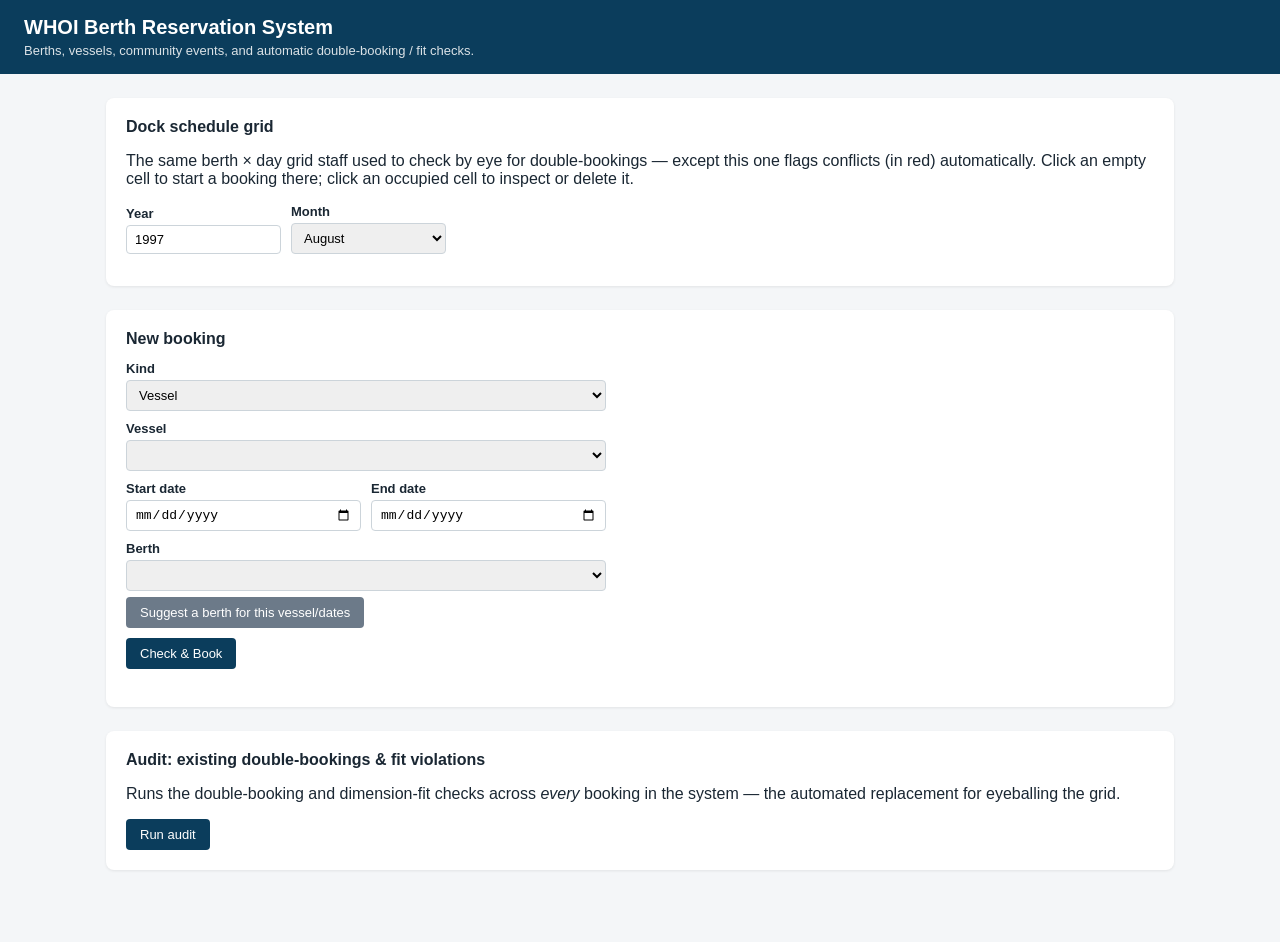
==== static/index.html @ 07be6822 "WHOI berth reservation system: conflict detection, fit checking, real data import Replaces the manua" ====
<!DOCTYPE html>
<html lang="en">
<head>
<meta charset="UTF-8" />
<title>WHOI Berth Reservation System</title>
<link rel="stylesheet" href="/static/style.css" />
</head>
<body>
<header>
  <h1>WHOI Berth Reservation System</h1>
  <p>Berths, vessels, community events, and automatic double-booking / fit checks.</p>
</header>

<main>
  <section class="card">
    <h2>Dock schedule grid</h2>
    <p>The same berth &times; day grid staff used to check by eye for double-bookings &mdash;
       except this one flags conflicts (in red) automatically. Click an empty cell to start a
       booking there; click an occupied cell to inspect or delete it.</p>
    <div class="row" style="max-width: 320px; align-items: end;">
      <div>
        <label>Year</label>
        <input type="number" id="cal-year" value="1997" />
      </div>
      <div>
        <label>Month</label>
        <select id="cal-month"></select>
      </div>
    </div>
    <div id="calendar-grid" style="overflow-x:auto; margin-top: 12px;"></div>
    <div id="cell-detail"></div>
  </section>

  <section class="card" id="booking-form-card">
    <h2>New booking</h2>
    <form id="booking-form">
      <div>
        <label>Kind</label>
        <select id="kind">
          <option value="vessel">Vessel</option>
          <option value="event">Non-vessel event (e.g. community sail day)</option>
        </select>
      </div>

      <div id="vessel-field">
        <label>Vessel</label>
        <select id="vessel_id"></select>
      </div>

      <div id="event-field" style="display:none">
        <label>Event name</label>
        <input id="event_name" placeholder="Community Sail Day" />
      </div>

      <div class="row">
        <div>
          <label>Start date</label>
          <input type="date" id="start_date" />
        </div>
        <div>
          <label>End date</label>
          <input type="date" id="end_date" />
        </div>
      </div>

      <div>
        <label>Berth</label>
        <select id="berth_id"></select>
        <button type="button" class="secondary" id="suggest-btn" style="margin-top:6px">Suggest a berth for this vessel/dates</button>
        <div id="suggest-inline-results"></div>
      </div>

      <div>
        <button type="submit">Check &amp; Book</button>
        <button type="button" class="secondary" id="force-btn" style="display:none">Book anyway (override warning)</button>
      </div>
      <div id="form-status"></div>
    </form>
  </section>

  <section class="card">
    <h2>Audit: existing double-bookings &amp; fit violations</h2>
    <p>Runs the double-booking and dimension-fit checks across <em>every</em> booking in the system —
       the automated replacement for eyeballing the grid.</p>
    <button id="run-audit">Run audit</button>
    <div id="audit-summary"></div>
    <div id="audit-results"></div>
  </section>
</main>

<script src="/static/app.js"></script>
</body>
</html>
---- static/style.css ----
* { box-sizing: border-box; }
body {
  font-family: -apple-system, "Segoe UI", Roboto, sans-serif;
  margin: 0;
  background: #f4f6f8;
  color: #1a2733;
}
header {
  background: #0b3d5c;
  color: white;
  padding: 16px 24px;
}
header h1 { margin: 0; font-size: 20px; }
header p { margin: 4px 0 0; font-size: 13px; opacity: 0.85; }

main {
  max-width: 1100px;
  margin: 24px auto;
  padding: 0 16px 48px;
  display: grid;
  gap: 24px;
}

.card {
  background: white;
  border-radius: 8px;
  padding: 20px;
  box-shadow: 0 1px 3px rgba(0,0,0,0.08);
}

.card h2 { margin-top: 0; font-size: 16px; }

.grid-table { width: 100%; border-collapse: collapse; font-size: 13px; }
.grid-table th, .grid-table td {
  border: 1px solid #e1e6ea;
  padding: 6px 10px;
  text-align: left;
}
.grid-table th { background: #eef2f5; }

.badge {
  display: inline-block;
  padding: 2px 8px;
  border-radius: 10px;
  font-size: 11px;
  font-weight: 600;
}
.badge.vessel { background: #dbe9ff; color: #0b3d5c; }
.badge.event { background: #ffe6c7; color: #8a4b00; }

form { display: grid; gap: 10px; max-width: 480px; }
label { font-size: 13px; font-weight: 600; display: block; margin-bottom: 4px; }
input, select { width: 100%; padding: 6px 8px; border: 1px solid #ccd4da; border-radius: 4px; font-size: 13px; }
.row { display: grid; grid-template-columns: 1fr 1fr; gap: 10px; }
button {
  background: #0b3d5c; color: white; border: none; border-radius: 4px;
  padding: 8px 14px; font-size: 13px; cursor: pointer;
}
button.secondary { background: #6c7a89; }
button:hover { opacity: 0.92; }

#form-status { font-size: 13px; margin-top: 8px; }
.issue { padding: 6px 10px; border-radius: 4px; margin-top: 6px; font-size: 13px; }
.issue.error { background: #fdecea; color: #a11c1c; border: 1px solid #f5c2bb; }
.issue.warning { background: #fff6e0; color: #8a5b00; border: 1px solid #f2dca0; }
.issue.ok { background: #e8f6ec; color: #1f7a3d; border: 1px solid #bfe3cb; }

#audit-summary span { margin-right: 16px; font-size: 13px; }

.cal-table { border-collapse: collapse; font-size: 11px; white-space: nowrap; }
.cal-table th, .cal-table td {
  border: 1px solid #e1e6ea;
  padding: 4px 6px;
  text-align: center;
  min-width: 22px;
}
.cal-table th.berth-label, .cal-table td.berth-label {
  text-align: left; white-space: nowrap; position: sticky; left: 0; background: #eef2f5; min-width: 140px;
}
.cal-cell { cursor: default; }
.cal-cell.occupied-vessel { background: #dbe9ff; }
.cal-cell.occupied-event { background: #ffe6c7; }
.cal-cell.conflict { background: #f8b4ac !important; font-weight: 700; color: #7a0d0d; }
.cal-cell:hover { outline: 2px solid #0b3d5c; }
.cal-legend { font-size: 12px; margin-top: 8px; }
.cal-legend span { display: inline-flex; align-items: center; margin-right: 16px; }
.cal-legend .swatch { width: 12px; height: 12px; display: inline-block; margin-right: 4px; border: 1px solid #ccc; }
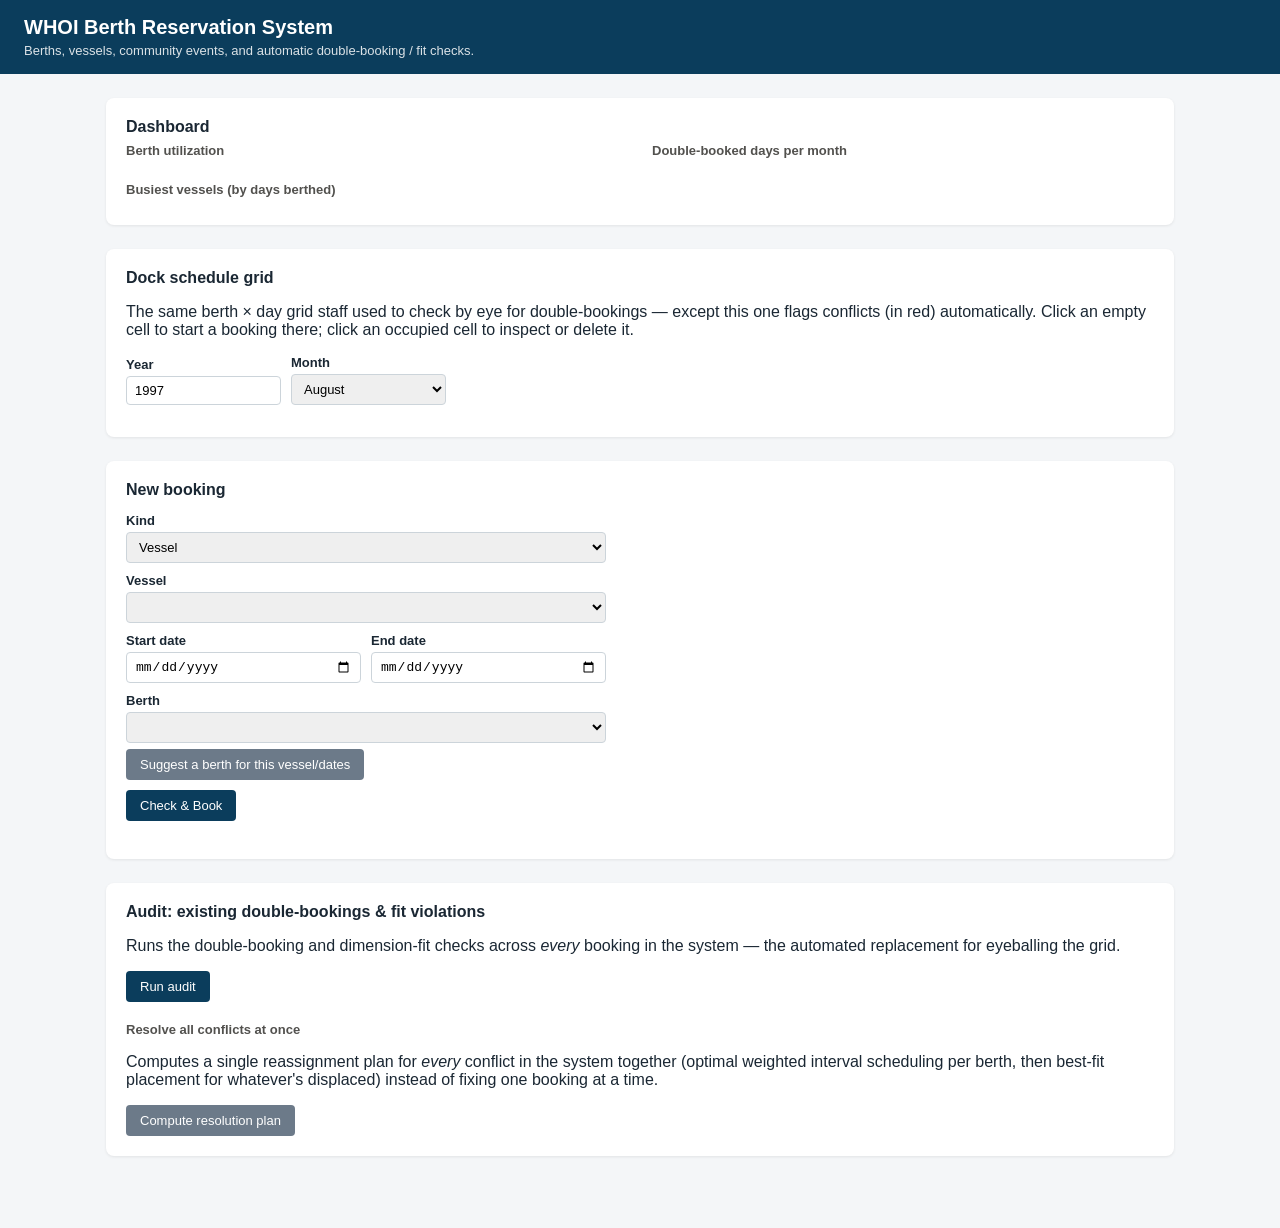
==== commit 2cb18985: "Add utilization dashboard and global conflict-resolution optimizer Adds two features that go beyond " ====
--- a/static/index.html
+++ b/static/index.html
@@ -12,6 +12,23 @@
 </header>
 
 <main>
+  <section class="card">
+    <h2>Dashboard</h2>
+    <p id="dashboard-window" class="muted-note"></p>
+    <div class="dash-grid">
+      <div>
+        <h3>Berth utilization</h3>
+        <div id="chart-utilization"></div>
+      </div>
+      <div>
+        <h3>Double-booked days per month</h3>
+        <div id="chart-conflicts"></div>
+      </div>
+    </div>
+    <h3>Busiest vessels (by days berthed)</h3>
+    <div id="top-vessels-table"></div>
+  </section>
+
   <section class="card">
     <h2>Dock schedule grid</h2>
     <p>The same berth &times; day grid staff used to check by eye for double-bookings &mdash;
@@ -85,6 +102,14 @@
     <button id="run-audit">Run audit</button>
     <div id="audit-summary"></div>
     <div id="audit-results"></div>
+
+    <h3 style="margin-top:20px">Resolve all conflicts at once</h3>
+    <p>Computes a single reassignment plan for <em>every</em> conflict in the system together
+       (optimal weighted interval scheduling per berth, then best-fit placement for whatever's
+       displaced) instead of fixing one booking at a time.</p>
+    <button id="compute-plan" class="secondary">Compute resolution plan</button>
+    <button id="apply-plan" style="display:none">Apply plan</button>
+    <div id="resolve-results"></div>
   </section>
 </main>
 
--- a/static/style.css
+++ b/static/style.css
@@ -1,3 +1,15 @@
+:root {
+  --viz-surface: #fcfcfb;
+  --viz-text-primary: #0b0b0b;
+  --viz-text-secondary: #52514e;
+  --viz-muted: #898781;
+  --viz-gridline: #e1e0d9;
+  --viz-baseline: #c3c2b7;
+  --viz-sequential: #2a78d6;   /* utilization bars: single-series magnitude */
+  --viz-sequential-track: #cde2fb;
+  --viz-critical: #d03b3b;     /* conflict-days bars: status color, reserved for problems */
+}
+
 * { box-sizing: border-box; }
 body {
   font-family: -apple-system, "Segoe UI", Roboto, sans-serif;
@@ -85,3 +97,26 @@
 .cal-legend { font-size: 12px; margin-top: 8px; }
 .cal-legend span { display: inline-flex; align-items: center; margin-right: 16px; }
 .cal-legend .swatch { width: 12px; height: 12px; display: inline-block; margin-right: 4px; border: 1px solid #ccc; }
+
+.dash-grid { display: grid; grid-template-columns: 1fr 1fr; gap: 24px; margin-bottom: 16px; }
+.dash-grid h3, #top-vessels-table + h3, main h3 { font-size: 13px; margin: 0 0 8px; color: var(--viz-text-secondary); font-weight: 600; }
+.muted-note { font-size: 12px; color: var(--viz-muted); margin: -6px 0 12px; }
+
+.viz-root { background: var(--viz-surface); }
+.viz-bar-row { display: flex; align-items: center; gap: 8px; height: 26px; }
+.viz-bar-label { width: 130px; font-size: 12px; color: var(--viz-text-secondary); text-align: right; flex-shrink: 0; }
+.viz-bar-track { flex: 1; height: 16px; background: var(--viz-sequential-track); border-radius: 4px; position: relative; }
+.viz-bar-track.track-critical { background: #f6d9d9; }
+.viz-bar-fill { height: 100%; border-radius: 4px; background: var(--viz-sequential); min-width: 2px; }
+.viz-bar-fill.fill-critical { background: var(--viz-critical); }
+.viz-bar-value { width: 60px; font-size: 12px; color: var(--viz-text-primary); font-variant-numeric: tabular-nums; }
+.viz-bar-row:hover .viz-bar-track { outline: 1px solid var(--viz-baseline); }
+.viz-empty { font-size: 13px; color: var(--viz-muted); padding: 8px 0; }
+
+.simple-table { width: 100%; border-collapse: collapse; font-size: 13px; }
+.simple-table th, .simple-table td { text-align: left; padding: 5px 8px; border-bottom: 1px solid var(--viz-gridline); }
+.simple-table th { color: var(--viz-text-secondary); font-weight: 600; font-size: 12px; }
+.simple-table td.num { text-align: right; font-variant-numeric: tabular-nums; }
+
+.plan-move { padding: 6px 10px; border-radius: 4px; margin-top: 6px; font-size: 13px; background: #eef2f5; border: 1px solid #dfe4e8; }
+.plan-move.needs-review { background: #fff6e0; border-color: #f2dca0; }
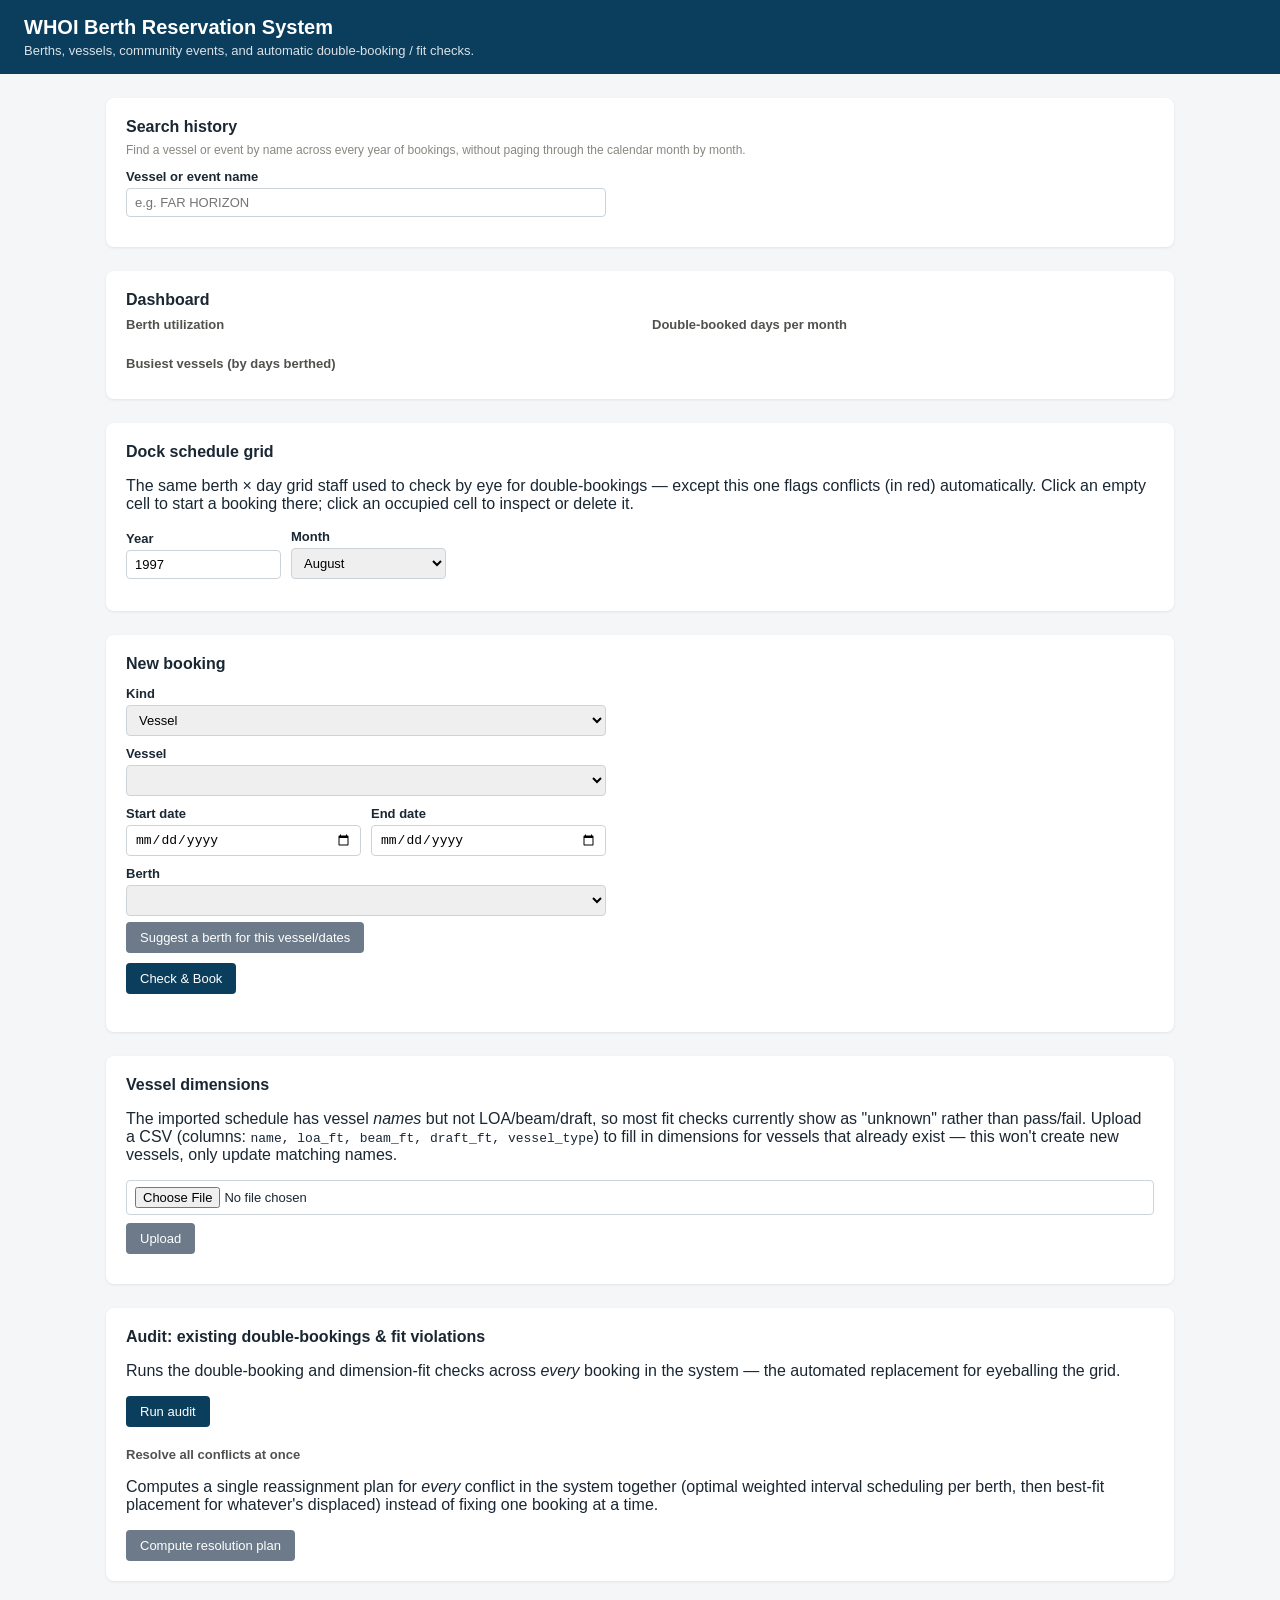
==== commit 04c9e774: "Fix silent data loss on unlabeled berth rows; add search and vessel-dim import Found while double-ch" ====
--- a/static/index.html
+++ b/static/index.html
@@ -12,6 +12,19 @@
 </header>
 
 <main>
+  <section class="card">
+    <h2>Search history</h2>
+    <p class="muted-note">Find a vessel or event by name across every year of bookings, without paging
+       through the calendar month by month.</p>
+    <div class="row" style="max-width: 480px; align-items: end;">
+      <div style="grid-column: span 2;">
+        <label>Vessel or event name</label>
+        <input id="search-q" placeholder="e.g. FAR HORIZON" />
+      </div>
+    </div>
+    <div id="search-results" style="margin-top: 10px"></div>
+  </section>
+
   <section class="card">
     <h2>Dashboard</h2>
     <p id="dashboard-window" class="muted-note"></p>
@@ -96,6 +109,17 @@
   </section>
 
   <section class="card">
+    <h2>Vessel dimensions</h2>
+    <p>The imported schedule has vessel <em>names</em> but not LOA/beam/draft, so most fit checks
+       currently show as "unknown" rather than pass/fail. Upload a CSV (columns: <code>name,
+       loa_ft, beam_ft, draft_ft, vessel_type</code>) to fill in dimensions for vessels that already
+       exist &mdash; this won't create new vessels, only update matching names.</p>
+    <input type="file" id="vessel-csv-input" accept=".csv" />
+    <button id="upload-vessel-csv" class="secondary" style="margin-top:8px">Upload</button>
+    <div id="vessel-upload-results" style="margin-top:10px"></div>
+  </section>
+
+  <section class="card">
     <h2>Audit: existing double-bookings &amp; fit violations</h2>
     <p>Runs the double-booking and dimension-fit checks across <em>every</em> booking in the system —
        the automated replacement for eyeballing the grid.</p>
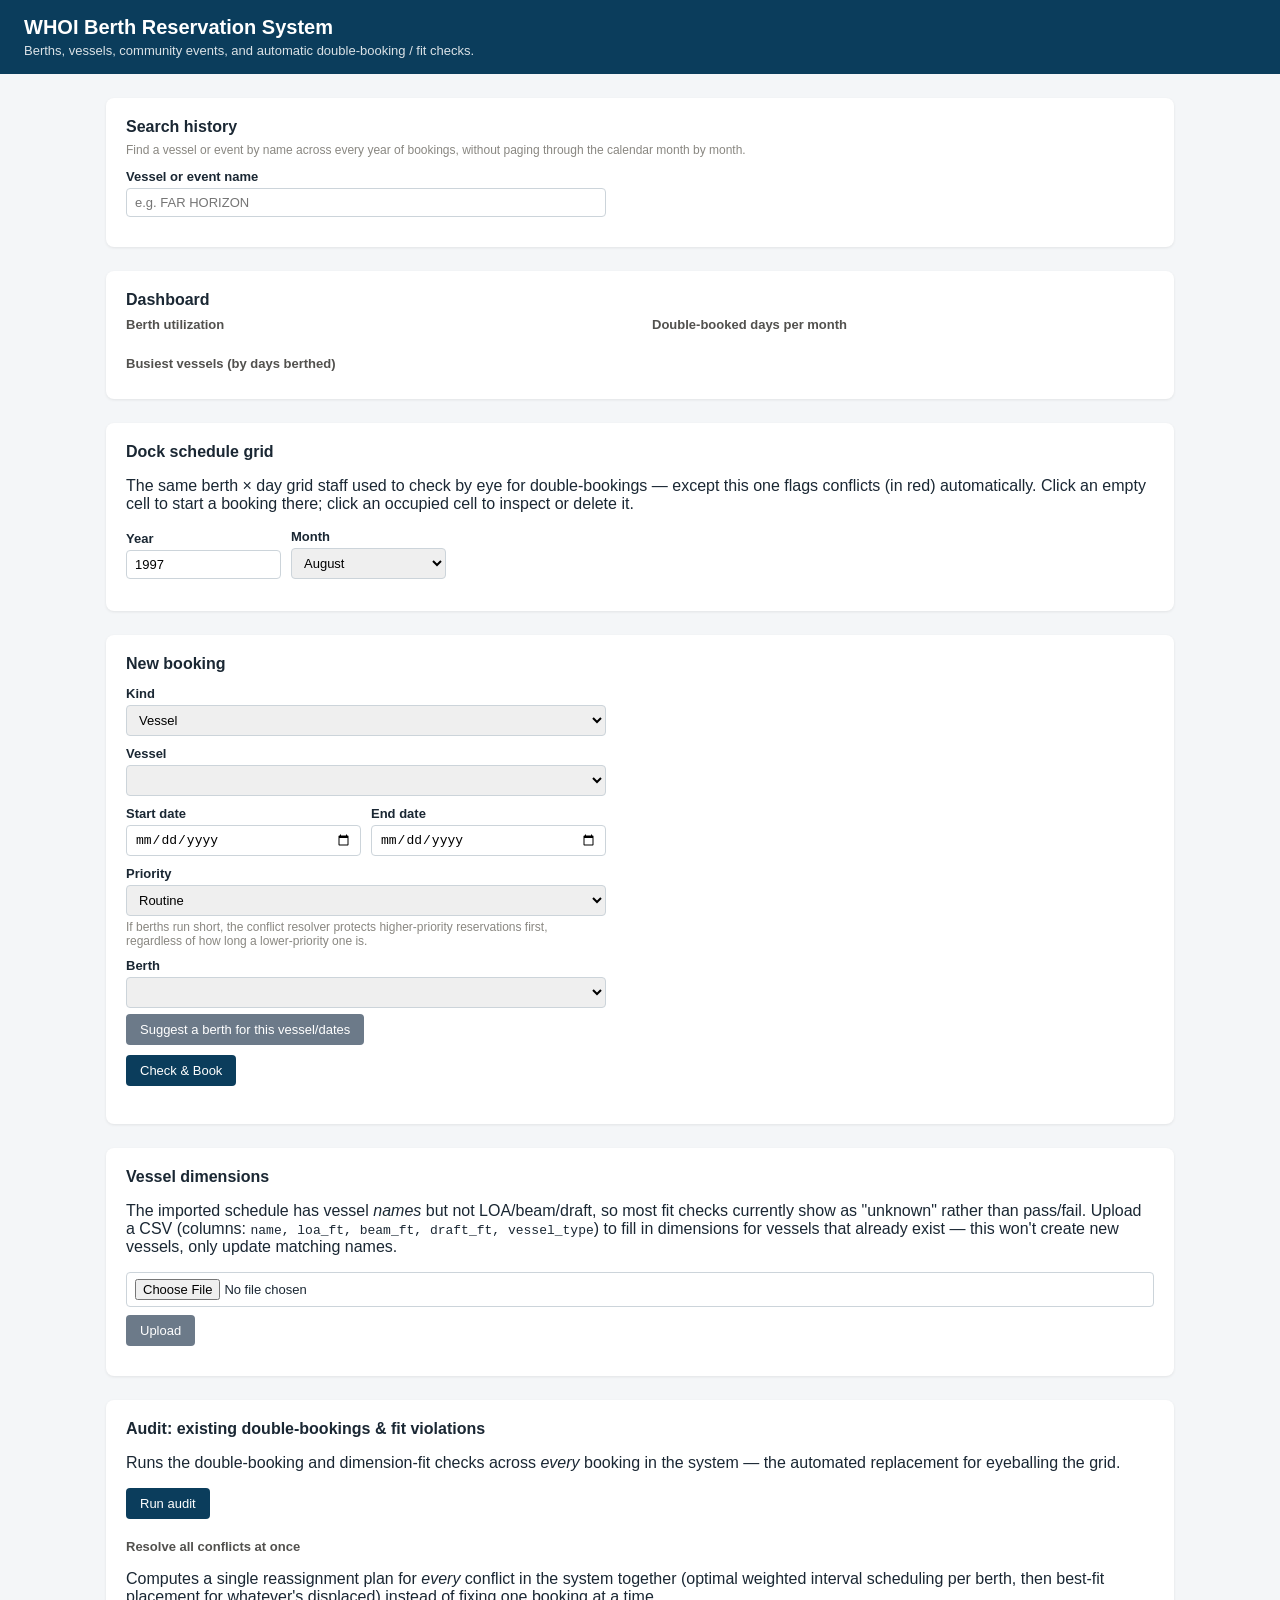
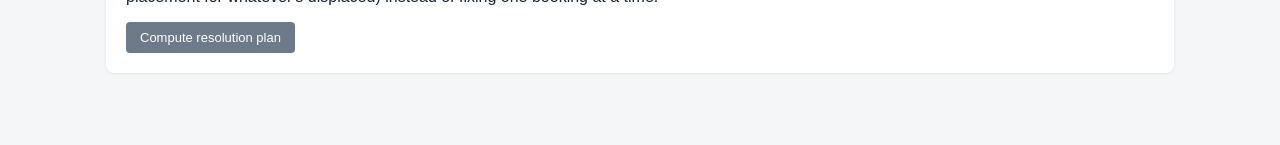
==== commit 263f3cfd: "Add priority-aware conflict resolution for institutional programs Bookings now carry a priority tier" ====
--- a/static/index.html
+++ b/static/index.html
@@ -94,6 +94,16 @@
       </div>
 
       <div>
+        <label>Priority</label>
+        <select id="priority">
+          <option value="routine">Routine</option>
+          <option value="elevated">Elevated (standing institutional program)</option>
+          <option value="critical">Critical (time-boxed, mission-critical work)</option>
+        </select>
+        <p class="muted-note" style="margin: 4px 0 0;">If berths run short, the conflict resolver protects higher-priority reservations first, regardless of how long a lower-priority one is.</p>
+      </div>
+
+      <div>
         <label>Berth</label>
         <select id="berth_id"></select>
         <button type="button" class="secondary" id="suggest-btn" style="margin-top:6px">Suggest a berth for this vessel/dates</button>
--- a/static/style.css
+++ b/static/style.css
@@ -93,10 +93,15 @@
 .cal-cell.occupied-vessel { background: #dbe9ff; }
 .cal-cell.occupied-event { background: #ffe6c7; }
 .cal-cell.conflict { background: #f8b4ac !important; font-weight: 700; color: #7a0d0d; }
+.cal-cell.cell-priority-elevated { box-shadow: inset 0 0 0 2px #6c5ce7; }
+.cal-cell.cell-priority-critical { box-shadow: inset 0 0 0 2px #b3001b; }
 .cal-cell:hover { outline: 2px solid #0b3d5c; }
 .cal-legend { font-size: 12px; margin-top: 8px; }
 .cal-legend span { display: inline-flex; align-items: center; margin-right: 16px; }
 .cal-legend .swatch { width: 12px; height: 12px; display: inline-block; margin-right: 4px; border: 1px solid #ccc; }
+.priority-badge { display: inline-block; padding: 1px 7px; border-radius: 8px; font-size: 11px; font-weight: 700; margin-left: 8px; }
+.priority-badge.priority-elevated { background: #ece9ff; color: #4834b8; }
+.priority-badge.priority-critical { background: #ffe1e5; color: #b3001b; }
 
 .dash-grid { display: grid; grid-template-columns: 1fr 1fr; gap: 24px; margin-bottom: 16px; }
 .dash-grid h3, #top-vessels-table + h3, main h3 { font-size: 13px; margin: 0 0 8px; color: var(--viz-text-secondary); font-weight: 600; }
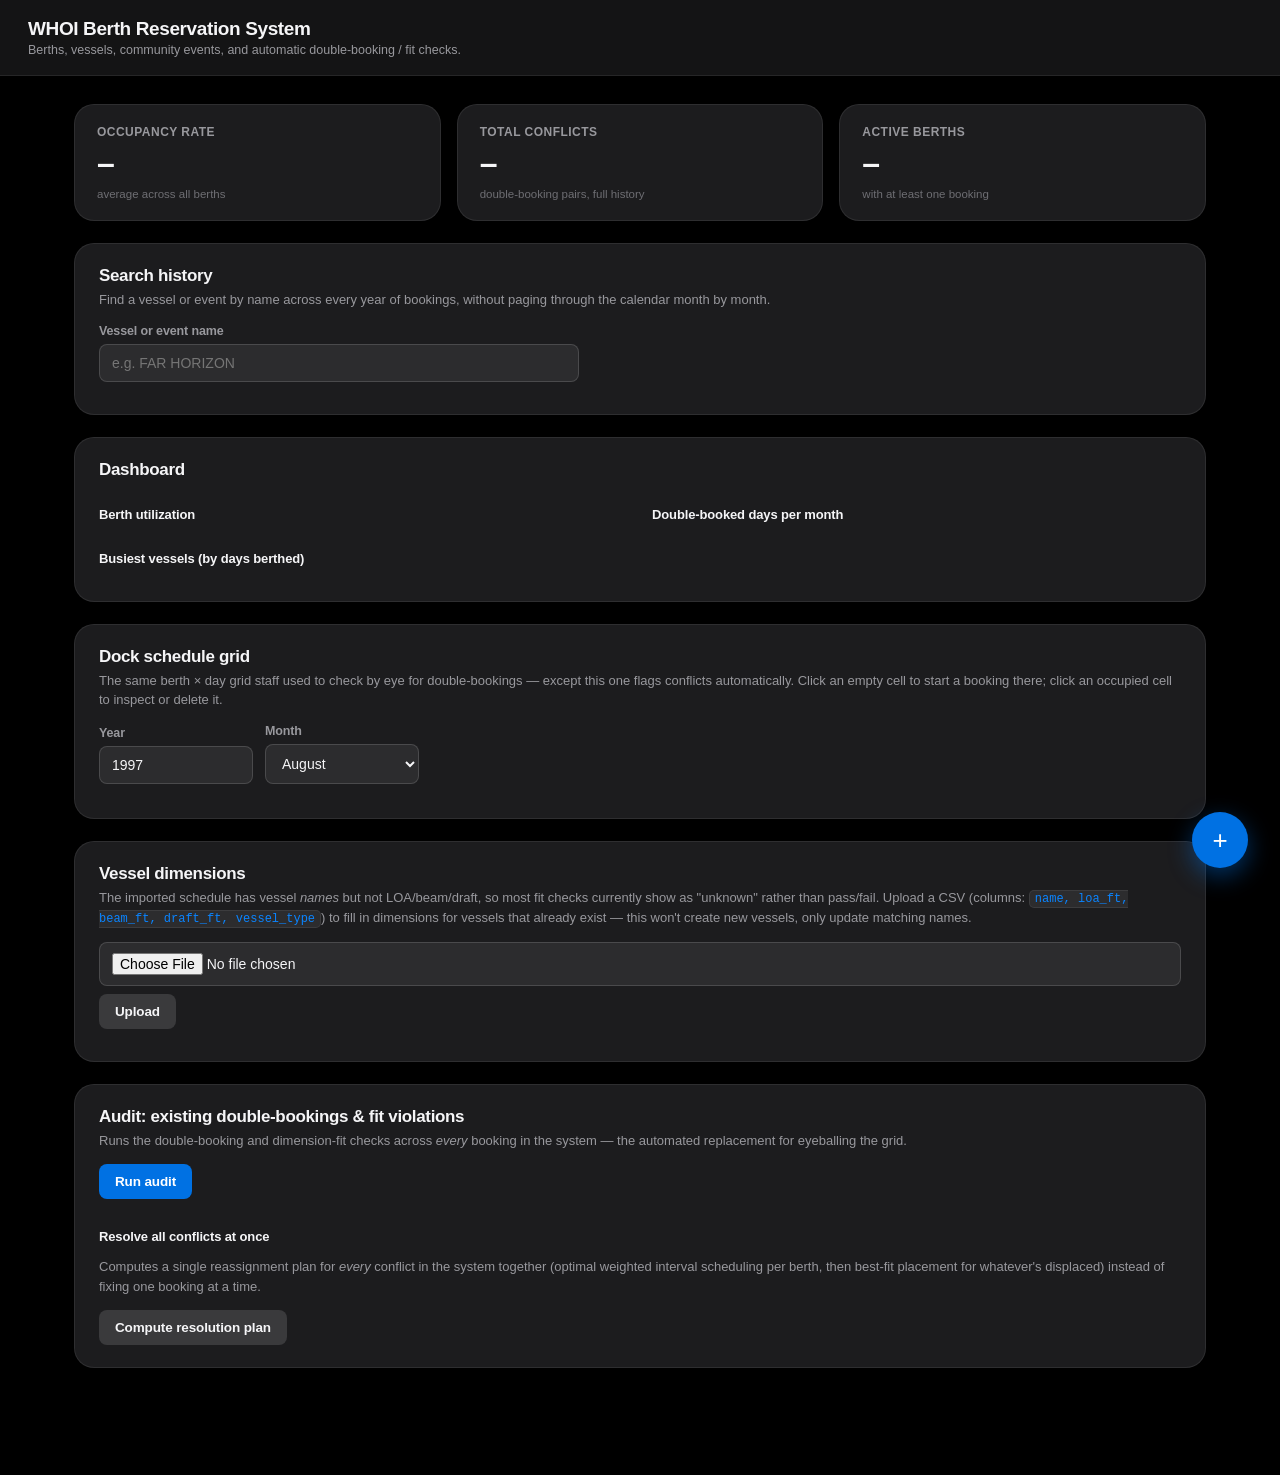
==== commit e6389ede: "Redesign the live app UI: dark Apple-style interface Full visual rebuild of the working application " ====
--- a/static/index.html
+++ b/static/index.html
@@ -12,6 +12,24 @@
 </header>
 
 <main>
+  <section class="stat-row">
+    <div class="stat-card" id="stat-occupancy-card">
+      <div class="stat-label">Occupancy Rate</div>
+      <div class="stat-value" id="stat-occupancy">&ndash;</div>
+      <div class="stat-sub">average across all berths</div>
+    </div>
+    <div class="stat-card" id="stat-conflicts-card">
+      <div class="stat-label">Total Conflicts</div>
+      <div class="stat-value" id="stat-conflicts">&ndash;</div>
+      <div class="stat-sub">double-booking pairs, full history</div>
+    </div>
+    <div class="stat-card" id="stat-berths-card">
+      <div class="stat-label">Active Berths</div>
+      <div class="stat-value" id="stat-berths">&ndash;</div>
+      <div class="stat-sub">with at least one booking</div>
+    </div>
+  </section>
+
   <section class="card">
     <h2>Search history</h2>
     <p class="muted-note">Find a vessel or event by name across every year of bookings, without paging
@@ -45,7 +63,7 @@
   <section class="card">
     <h2>Dock schedule grid</h2>
     <p>The same berth &times; day grid staff used to check by eye for double-bookings &mdash;
-       except this one flags conflicts (in red) automatically. Click an empty cell to start a
+       except this one flags conflicts automatically. Click an empty cell to start a
        booking there; click an occupied cell to inspect or delete it.</p>
     <div class="row" style="max-width: 320px; align-items: end;">
       <div>
@@ -61,12 +79,53 @@
     <div id="cell-detail"></div>
   </section>
 
-  <section class="card" id="booking-form-card">
-    <h2>New booking</h2>
+  <section class="card">
+    <h2>Vessel dimensions</h2>
+    <p>The imported schedule has vessel <em>names</em> but not LOA/beam/draft, so most fit checks
+       currently show as "unknown" rather than pass/fail. Upload a CSV (columns: <code>name,
+       loa_ft, beam_ft, draft_ft, vessel_type</code>) to fill in dimensions for vessels that already
+       exist &mdash; this won't create new vessels, only update matching names.</p>
+    <input type="file" id="vessel-csv-input" accept=".csv" />
+    <button id="upload-vessel-csv" class="secondary" style="margin-top:8px">Upload</button>
+    <div id="vessel-upload-results" style="margin-top:10px"></div>
+  </section>
+
+  <section class="card">
+    <h2>Audit: existing double-bookings &amp; fit violations</h2>
+    <p>Runs the double-booking and dimension-fit checks across <em>every</em> booking in the system —
+       the automated replacement for eyeballing the grid.</p>
+    <button id="run-audit">Run audit</button>
+    <div id="audit-summary"></div>
+    <div id="audit-results"></div>
+
+    <h3 style="margin-top:20px">Resolve all conflicts at once</h3>
+    <p>Computes a single reassignment plan for <em>every</em> conflict in the system together
+       (optimal weighted interval scheduling per berth, then best-fit placement for whatever's
+       displaced) instead of fixing one booking at a time.</p>
+    <button id="compute-plan" class="secondary">Compute resolution plan</button>
+    <button id="apply-plan" style="display:none">Apply plan</button>
+    <div id="resolve-results"></div>
+  </section>
+</main>
+
+<!-- Floating action button opens the booking modal -->
+<button class="fab" id="fab-new-booking" title="New booking" aria-label="New booking">+</button>
+
+<!-- New booking modal -->
+<div class="modal-backdrop" id="booking-modal-backdrop">
+  <div class="modal" id="booking-form-card" role="dialog" aria-modal="true" aria-labelledby="booking-modal-title">
+    <div class="modal-head">
+      <h2 id="booking-modal-title">New booking</h2>
+      <button type="button" class="modal-close" id="booking-modal-close" aria-label="Close">&times;</button>
+    </div>
     <form id="booking-form">
       <div>
         <label>Kind</label>
-        <select id="kind">
+        <div class="segmented" id="kind-segmented" role="group" aria-label="Booking kind">
+          <button type="button" data-kind="vessel" class="active">Vessel</button>
+          <button type="button" data-kind="event">Event</button>
+        </div>
+        <select id="kind" style="position:absolute; width:1px; height:1px; opacity:0; pointer-events:none;" tabindex="-1" aria-hidden="true">
           <option value="vessel">Vessel</option>
           <option value="event">Non-vessel event (e.g. community sail day)</option>
         </select>
@@ -100,52 +159,24 @@
           <option value="elevated">Elevated (standing institutional program)</option>
           <option value="critical">Critical (time-boxed, mission-critical work)</option>
         </select>
-        <p class="muted-note" style="margin: 4px 0 0;">If berths run short, the conflict resolver protects higher-priority reservations first, regardless of how long a lower-priority one is.</p>
+        <p class="muted-note" style="margin: 6px 0 0;">If berths run short, the conflict resolver protects higher-priority reservations first, regardless of how long a lower-priority one is.</p>
       </div>
 
       <div>
         <label>Berth</label>
         <select id="berth_id"></select>
-        <button type="button" class="secondary" id="suggest-btn" style="margin-top:6px">Suggest a berth for this vessel/dates</button>
+        <button type="button" class="secondary" id="suggest-btn" style="margin-top:8px">Suggest a berth for this vessel/dates</button>
         <div id="suggest-inline-results"></div>
       </div>
 
-      <div>
+      <div style="display:flex; gap:10px;">
         <button type="submit">Check &amp; Book</button>
         <button type="button" class="secondary" id="force-btn" style="display:none">Book anyway (override warning)</button>
       </div>
       <div id="form-status"></div>
     </form>
-  </section>
-
-  <section class="card">
-    <h2>Vessel dimensions</h2>
-    <p>The imported schedule has vessel <em>names</em> but not LOA/beam/draft, so most fit checks
-       currently show as "unknown" rather than pass/fail. Upload a CSV (columns: <code>name,
-       loa_ft, beam_ft, draft_ft, vessel_type</code>) to fill in dimensions for vessels that already
-       exist &mdash; this won't create new vessels, only update matching names.</p>
-    <input type="file" id="vessel-csv-input" accept=".csv" />
-    <button id="upload-vessel-csv" class="secondary" style="margin-top:8px">Upload</button>
-    <div id="vessel-upload-results" style="margin-top:10px"></div>
-  </section>
-
-  <section class="card">
-    <h2>Audit: existing double-bookings &amp; fit violations</h2>
-    <p>Runs the double-booking and dimension-fit checks across <em>every</em> booking in the system —
-       the automated replacement for eyeballing the grid.</p>
-    <button id="run-audit">Run audit</button>
-    <div id="audit-summary"></div>
-    <div id="audit-results"></div>
-
-    <h3 style="margin-top:20px">Resolve all conflicts at once</h3>
-    <p>Computes a single reassignment plan for <em>every</em> conflict in the system together
-       (optimal weighted interval scheduling per berth, then best-fit placement for whatever's
-       displaced) instead of fixing one booking at a time.</p>
-    <button id="compute-plan" class="secondary">Compute resolution plan</button>
-    <button id="apply-plan" style="display:none">Apply plan</button>
-    <div id="resolve-results"></div>
-  </section>
-</main>
+  </div>
+</div>
 
 <script src="/static/app.js"></script>
 </body>
--- a/static/style.css
+++ b/static/style.css
@@ -1,127 +1,286 @@
 :root {
-  --viz-surface: #fcfcfb;
-  --viz-text-primary: #0b0b0b;
-  --viz-text-secondary: #52514e;
-  --viz-muted: #898781;
-  --viz-gridline: #e1e0d9;
-  --viz-baseline: #c3c2b7;
-  --viz-sequential: #2a78d6;   /* utilization bars: single-series magnitude */
-  --viz-sequential-track: #cde2fb;
-  --viz-critical: #d03b3b;     /* conflict-days bars: status color, reserved for problems */
+  --bg: #000000;
+  --surface: #1c1c1e;
+  --surface-2: #2c2c2e;
+  --surface-3: #3a3a3c;
+  --border: rgba(255,255,255,0.08);
+  --border-strong: rgba(255,255,255,0.14);
+  --text: #f5f5f7;
+  --text-secondary: #98989d;
+  --text-tertiary: #6e6e73;
+  --blue: #0071e3;
+  --teal: #0a84ff;
+  --green: #30d158;
+  --red: #ff453a;
+  --amber: #ff9f0a;
+  --purple: #bf5af2;
+  --radius-lg: 20px;
+  --radius-md: 14px;
+  --radius-sm: 8px;
+  --font: -apple-system, BlinkMacSystemFont, "SF Pro Display", "SF Pro Text", "Segoe UI", Roboto, sans-serif;
 }
 
 * { box-sizing: border-box; }
+
 body {
-  font-family: -apple-system, "Segoe UI", Roboto, sans-serif;
+  font-family: var(--font);
   margin: 0;
-  background: #f4f6f8;
-  color: #1a2733;
-}
+  background: var(--bg);
+  color: var(--text);
+  -webkit-font-smoothing: antialiased;
+}
+
 header {
-  background: #0b3d5c;
-  color: white;
-  padding: 16px 24px;
-}
-header h1 { margin: 0; font-size: 20px; }
-header p { margin: 4px 0 0; font-size: 13px; opacity: 0.85; }
+  position: sticky;
+  top: 0;
+  z-index: 30;
+  background: rgba(28,28,30,0.72);
+  backdrop-filter: blur(20px) saturate(160%);
+  -webkit-backdrop-filter: blur(20px) saturate(160%);
+  border-bottom: 1px solid var(--border);
+  padding: 18px 28px;
+}
+header h1 {
+  margin: 0;
+  font-size: 19px;
+  font-weight: 600;
+  letter-spacing: -0.02em;
+  color: var(--text);
+}
+header p {
+  margin: 3px 0 0;
+  font-size: 12.5px;
+  color: var(--text-secondary);
+}
 
 main {
-  max-width: 1100px;
-  margin: 24px auto;
-  padding: 0 16px 48px;
+  max-width: 1180px;
+  margin: 28px auto;
+  padding: 0 24px 80px;
   display: grid;
-  gap: 24px;
+  gap: 22px;
 }
 
 .card {
-  background: white;
-  border-radius: 8px;
-  padding: 20px;
-  box-shadow: 0 1px 3px rgba(0,0,0,0.08);
-}
-
-.card h2 { margin-top: 0; font-size: 16px; }
-
-.grid-table { width: 100%; border-collapse: collapse; font-size: 13px; }
-.grid-table th, .grid-table td {
-  border: 1px solid #e1e6ea;
-  padding: 6px 10px;
-  text-align: left;
-}
-.grid-table th { background: #eef2f5; }
-
+  background: var(--surface);
+  border: 1px solid var(--border);
+  border-radius: var(--radius-lg);
+  padding: 22px 24px;
+}
+.card h2 {
+  margin: 0 0 4px;
+  font-size: 17px;
+  font-weight: 600;
+  letter-spacing: -0.02em;
+  color: var(--text);
+}
+.card h3 { color: var(--text); font-size: 13px; font-weight: 600; letter-spacing: -0.01em; }
+.card p { color: var(--text-secondary); font-size: 13px; line-height: 1.5; }
+.card > p { margin: 4px 0 14px; }
+code {
+  background: var(--surface-2);
+  border: 1px solid var(--border);
+  border-radius: 5px;
+  padding: 1px 5px;
+  font-size: 12px;
+  color: var(--teal);
+}
+
+/* ---------- Key stats row ---------- */
+.stat-row { display: grid; grid-template-columns: repeat(3, 1fr); gap: 16px; }
+.stat-card {
+  background: var(--surface);
+  border: 1px solid var(--border);
+  border-radius: var(--radius-lg);
+  padding: 20px 22px;
+  display: flex;
+  flex-direction: column;
+  gap: 6px;
+}
+.stat-card .stat-label { font-size: 12px; font-weight: 600; color: var(--text-secondary); text-transform: uppercase; letter-spacing: 0.04em; }
+.stat-card .stat-value { font-size: 32px; font-weight: 700; letter-spacing: -0.02em; color: var(--text); }
+.stat-card.stat-good .stat-value { color: var(--green); }
+.stat-card.stat-alert .stat-value { color: var(--red); }
+.stat-card .stat-sub { font-size: 11.5px; color: var(--text-tertiary); }
+
+/* ---------- Forms ---------- */
+form { display: grid; gap: 14px; }
+label { font-size: 12.5px; font-weight: 600; color: var(--text-secondary); display: block; margin-bottom: 6px; letter-spacing: -0.01em; }
+input, select {
+  width: 100%;
+  padding: 10px 12px;
+  border-radius: var(--radius-sm);
+  border: 1px solid var(--border-strong);
+  background: var(--surface-2);
+  color: var(--text);
+  font-size: 14px;
+  font-family: inherit;
+}
+input:focus, select:focus { outline: none; border-color: var(--blue); box-shadow: 0 0 0 3px rgba(0,113,227,0.28); }
+.row { display: grid; grid-template-columns: 1fr 1fr; gap: 12px; }
+
+button {
+  background: var(--blue);
+  color: #ffffff;
+  border: none;
+  border-radius: var(--radius-sm);
+  padding: 10px 16px;
+  font-size: 13.5px;
+  font-weight: 600;
+  font-family: inherit;
+  letter-spacing: -0.01em;
+  cursor: pointer;
+  transition: opacity 0.15s ease, transform 0.1s ease;
+}
+button:hover { opacity: 0.88; }
+button:active { transform: scale(0.98); }
+button.secondary { background: var(--surface-3); color: var(--text); }
+button.secondary:hover { background: #48484a; opacity: 1; }
+
+/* ---------- Segmented control (Apple-style pill toggle) ---------- */
+.segmented {
+  display: inline-flex;
+  background: var(--surface-2);
+  border: 1px solid var(--border);
+  border-radius: var(--radius-sm);
+  padding: 3px;
+  gap: 2px;
+}
+.segmented button {
+  background: transparent;
+  color: var(--text-secondary);
+  padding: 7px 16px;
+  border-radius: 6px;
+  font-size: 13px;
+}
+.segmented button:hover { opacity: 1; background: rgba(255,255,255,0.06); }
+.segmented button.active { background: var(--surface-3); color: var(--text); box-shadow: 0 1px 2px rgba(0,0,0,0.3); }
+.segmented button:active { transform: none; }
+
+/* ---------- Modal ---------- */
+.modal-backdrop {
+  position: fixed; inset: 0; z-index: 100;
+  background: rgba(0,0,0,0.55);
+  backdrop-filter: blur(6px);
+  -webkit-backdrop-filter: blur(6px);
+  display: none;
+  align-items: flex-start;
+  justify-content: center;
+  padding: 6vh 20px;
+  overflow-y: auto;
+}
+.modal-backdrop.open { display: flex; }
+.modal {
+  background: var(--surface);
+  border: 1px solid var(--border-strong);
+  border-radius: var(--radius-lg);
+  padding: 28px 28px 24px;
+  width: 100%;
+  max-width: 460px;
+  box-shadow: 0 24px 60px rgba(0,0,0,0.5);
+}
+.modal-head { display: flex; align-items: center; justify-content: space-between; margin-bottom: 18px; }
+.modal-head h2 { margin: 0; }
+.modal-close {
+  background: var(--surface-3); color: var(--text-secondary);
+  width: 28px; height: 28px; border-radius: 50%;
+  display: flex; align-items: center; justify-content: center;
+  font-size: 15px; padding: 0; line-height: 1;
+}
+.fab {
+  position: fixed; right: 32px; bottom: 32px; z-index: 40;
+  width: 56px; height: 56px; border-radius: 50%;
+  background: var(--blue); color: #fff; font-size: 26px; font-weight: 400;
+  display: flex; align-items: center; justify-content: center;
+  box-shadow: 0 8px 24px rgba(0,113,227,0.45);
+  padding: 0;
+}
+.fab:hover { opacity: 1; transform: scale(1.05); }
+
+/* ---------- Badges / issues ---------- */
 .badge {
   display: inline-block;
-  padding: 2px 8px;
-  border-radius: 10px;
-  font-size: 11px;
-  font-weight: 600;
-}
-.badge.vessel { background: #dbe9ff; color: #0b3d5c; }
-.badge.event { background: #ffe6c7; color: #8a4b00; }
-
-form { display: grid; gap: 10px; max-width: 480px; }
-label { font-size: 13px; font-weight: 600; display: block; margin-bottom: 4px; }
-input, select { width: 100%; padding: 6px 8px; border: 1px solid #ccd4da; border-radius: 4px; font-size: 13px; }
-.row { display: grid; grid-template-columns: 1fr 1fr; gap: 10px; }
-button {
-  background: #0b3d5c; color: white; border: none; border-radius: 4px;
-  padding: 8px 14px; font-size: 13px; cursor: pointer;
-}
-button.secondary { background: #6c7a89; }
-button:hover { opacity: 0.92; }
-
-#form-status { font-size: 13px; margin-top: 8px; }
-.issue { padding: 6px 10px; border-radius: 4px; margin-top: 6px; font-size: 13px; }
-.issue.error { background: #fdecea; color: #a11c1c; border: 1px solid #f5c2bb; }
-.issue.warning { background: #fff6e0; color: #8a5b00; border: 1px solid #f2dca0; }
-.issue.ok { background: #e8f6ec; color: #1f7a3d; border: 1px solid #bfe3cb; }
-
-#audit-summary span { margin-right: 16px; font-size: 13px; }
-
+  padding: 3px 9px;
+  border-radius: 999px;
+  font-size: 10.5px;
+  font-weight: 700;
+  letter-spacing: 0.02em;
+  text-transform: uppercase;
+}
+.badge.vessel { background: rgba(10,132,255,0.18); color: var(--teal); }
+.badge.event { background: rgba(255,159,10,0.18); color: var(--amber); }
+
+#form-status { font-size: 13px; }
+.issue { padding: 9px 12px; border-radius: var(--radius-sm); margin-top: 8px; font-size: 13px; border: 1px solid transparent; }
+.issue.error { background: rgba(255,69,58,0.12); color: #ff8079; border-color: rgba(255,69,58,0.3); }
+.issue.warning { background: rgba(255,159,10,0.12); color: #ffb340; border-color: rgba(255,159,10,0.3); }
+.issue.ok { background: rgba(48,209,88,0.12); color: #4fe273; border-color: rgba(48,209,88,0.3); }
+
+#audit-summary { display: flex; gap: 18px; flex-wrap: wrap; margin: 10px 0; }
+#audit-summary span { font-size: 12.5px; color: var(--text-secondary); }
+#audit-summary strong { color: var(--text); }
+
+/* ---------- Calendar grid ---------- */
 .cal-table { border-collapse: collapse; font-size: 11px; white-space: nowrap; }
 .cal-table th, .cal-table td {
-  border: 1px solid #e1e6ea;
-  padding: 4px 6px;
+  border: 1px solid var(--border);
+  padding: 5px 6px;
   text-align: center;
-  min-width: 22px;
-}
+  min-width: 24px;
+  color: var(--text-secondary);
+}
+.cal-table th { color: var(--text-tertiary); font-weight: 600; }
 .cal-table th.berth-label, .cal-table td.berth-label {
-  text-align: left; white-space: nowrap; position: sticky; left: 0; background: #eef2f5; min-width: 140px;
-}
-.cal-cell { cursor: default; }
-.cal-cell.occupied-vessel { background: #dbe9ff; }
-.cal-cell.occupied-event { background: #ffe6c7; }
-.cal-cell.conflict { background: #f8b4ac !important; font-weight: 700; color: #7a0d0d; }
-.cal-cell.cell-priority-elevated { box-shadow: inset 0 0 0 2px #6c5ce7; }
-.cal-cell.cell-priority-critical { box-shadow: inset 0 0 0 2px #b3001b; }
-.cal-cell:hover { outline: 2px solid #0b3d5c; }
-.cal-legend { font-size: 12px; margin-top: 8px; }
+  text-align: left; white-space: nowrap; position: sticky; left: 0;
+  background: var(--surface-2); min-width: 150px; color: var(--text);
+}
+.cal-cell { cursor: pointer; position: relative; border-radius: 3px; transition: transform 0.08s ease; }
+.cal-cell.occupied-vessel { background: rgba(10,132,255,0.22); color: #7ec2ff; }
+.cal-cell.occupied-event { background: rgba(255,159,10,0.2); color: #ffc46b; }
+.cal-cell.conflict {
+  background: rgba(255,69,58,0.28) !important;
+  background-image: repeating-linear-gradient(135deg, rgba(255,69,58,0.35) 0 4px, transparent 4px 8px) !important;
+  font-weight: 700; color: #ff8079 !important;
+  box-shadow: 0 0 0 1px var(--red), 0 0 10px rgba(255,69,58,0.55);
+  animation: conflict-pulse 1.8s ease-in-out infinite;
+}
+@keyframes conflict-pulse {
+  0%, 100% { box-shadow: 0 0 0 1px var(--red), 0 0 6px rgba(255,69,58,0.35); }
+  50% { box-shadow: 0 0 0 1px var(--red), 0 0 14px rgba(255,69,58,0.75); }
+}
+.cal-cell.cell-priority-elevated { box-shadow: inset 0 0 0 2px var(--purple); }
+.cal-cell.cell-priority-critical { box-shadow: inset 0 0 0 2px var(--red); }
+.cal-cell:hover { transform: scale(1.08); z-index: 2; outline: 1px solid var(--teal); }
+.cal-legend { font-size: 11.5px; margin-top: 12px; color: var(--text-secondary); }
 .cal-legend span { display: inline-flex; align-items: center; margin-right: 16px; }
-.cal-legend .swatch { width: 12px; height: 12px; display: inline-block; margin-right: 4px; border: 1px solid #ccc; }
-.priority-badge { display: inline-block; padding: 1px 7px; border-radius: 8px; font-size: 11px; font-weight: 700; margin-left: 8px; }
-.priority-badge.priority-elevated { background: #ece9ff; color: #4834b8; }
-.priority-badge.priority-critical { background: #ffe1e5; color: #b3001b; }
-
+.cal-legend .swatch { width: 11px; height: 11px; display: inline-block; margin-right: 5px; border-radius: 3px; border: 1px solid var(--border-strong); }
+
+.priority-badge { display: inline-block; padding: 2px 8px; border-radius: 999px; font-size: 10.5px; font-weight: 700; margin-left: 8px; }
+.priority-badge.priority-elevated { background: rgba(191,90,242,0.18); color: var(--purple); }
+.priority-badge.priority-critical { background: rgba(255,69,58,0.18); color: #ff8079; }
+
+/* ---------- Dashboard viz ---------- */
 .dash-grid { display: grid; grid-template-columns: 1fr 1fr; gap: 24px; margin-bottom: 16px; }
-.dash-grid h3, #top-vessels-table + h3, main h3 { font-size: 13px; margin: 0 0 8px; color: var(--viz-text-secondary); font-weight: 600; }
-.muted-note { font-size: 12px; color: var(--viz-muted); margin: -6px 0 12px; }
-
-.viz-root { background: var(--viz-surface); }
-.viz-bar-row { display: flex; align-items: center; gap: 8px; height: 26px; }
-.viz-bar-label { width: 130px; font-size: 12px; color: var(--viz-text-secondary); text-align: right; flex-shrink: 0; }
-.viz-bar-track { flex: 1; height: 16px; background: var(--viz-sequential-track); border-radius: 4px; position: relative; }
-.viz-bar-track.track-critical { background: #f6d9d9; }
-.viz-bar-fill { height: 100%; border-radius: 4px; background: var(--viz-sequential); min-width: 2px; }
-.viz-bar-fill.fill-critical { background: var(--viz-critical); }
-.viz-bar-value { width: 60px; font-size: 12px; color: var(--viz-text-primary); font-variant-numeric: tabular-nums; }
-.viz-bar-row:hover .viz-bar-track { outline: 1px solid var(--viz-baseline); }
-.viz-empty { font-size: 13px; color: var(--viz-muted); padding: 8px 0; }
+.muted-note { font-size: 12.5px; color: var(--text-tertiary); margin: -4px 0 14px; }
+.viz-root { display: flex; flex-direction: column; gap: 7px; }
+.viz-bar-row { display: flex; align-items: center; gap: 8px; }
+.viz-bar-label { width: 130px; font-size: 12px; color: var(--text-secondary); text-align: right; flex-shrink: 0; }
+.viz-bar-track { flex: 1; height: 14px; background: var(--surface-2); border-radius: 4px; position: relative; }
+.viz-bar-track.track-critical { background: rgba(255,69,58,0.12); }
+.viz-bar-fill { height: 100%; border-radius: 4px; background: var(--teal); min-width: 2px; }
+.viz-bar-fill.fill-critical { background: var(--red); }
+.viz-bar-value { width: 60px; font-size: 12px; color: var(--text); font-variant-numeric: tabular-nums; }
+.viz-empty { font-size: 13px; color: var(--text-tertiary); padding: 8px 0; }
 
 .simple-table { width: 100%; border-collapse: collapse; font-size: 13px; }
-.simple-table th, .simple-table td { text-align: left; padding: 5px 8px; border-bottom: 1px solid var(--viz-gridline); }
-.simple-table th { color: var(--viz-text-secondary); font-weight: 600; font-size: 12px; }
+.simple-table th, .simple-table td { text-align: left; padding: 7px 8px; border-bottom: 1px solid var(--border); color: var(--text-secondary); }
+.simple-table td:first-child { color: var(--text); }
+.simple-table th { color: var(--text-tertiary); font-weight: 600; font-size: 11.5px; text-transform: uppercase; letter-spacing: 0.03em; }
 .simple-table td.num { text-align: right; font-variant-numeric: tabular-nums; }
 
-.plan-move { padding: 6px 10px; border-radius: 4px; margin-top: 6px; font-size: 13px; background: #eef2f5; border: 1px solid #dfe4e8; }
-.plan-move.needs-review { background: #fff6e0; border-color: #f2dca0; }
+.plan-move { padding: 8px 12px; border-radius: var(--radius-sm); margin-top: 8px; font-size: 13px; background: var(--surface-2); border: 1px solid var(--border); color: var(--text-secondary); }
+.plan-move strong { color: var(--text); }
+.plan-move.needs-review { background: rgba(255,159,10,0.1); border-color: rgba(255,159,10,0.3); }
+
+::-webkit-scrollbar { height: 8px; width: 8px; }
+::-webkit-scrollbar-thumb { background: var(--surface-3); border-radius: 4px; }
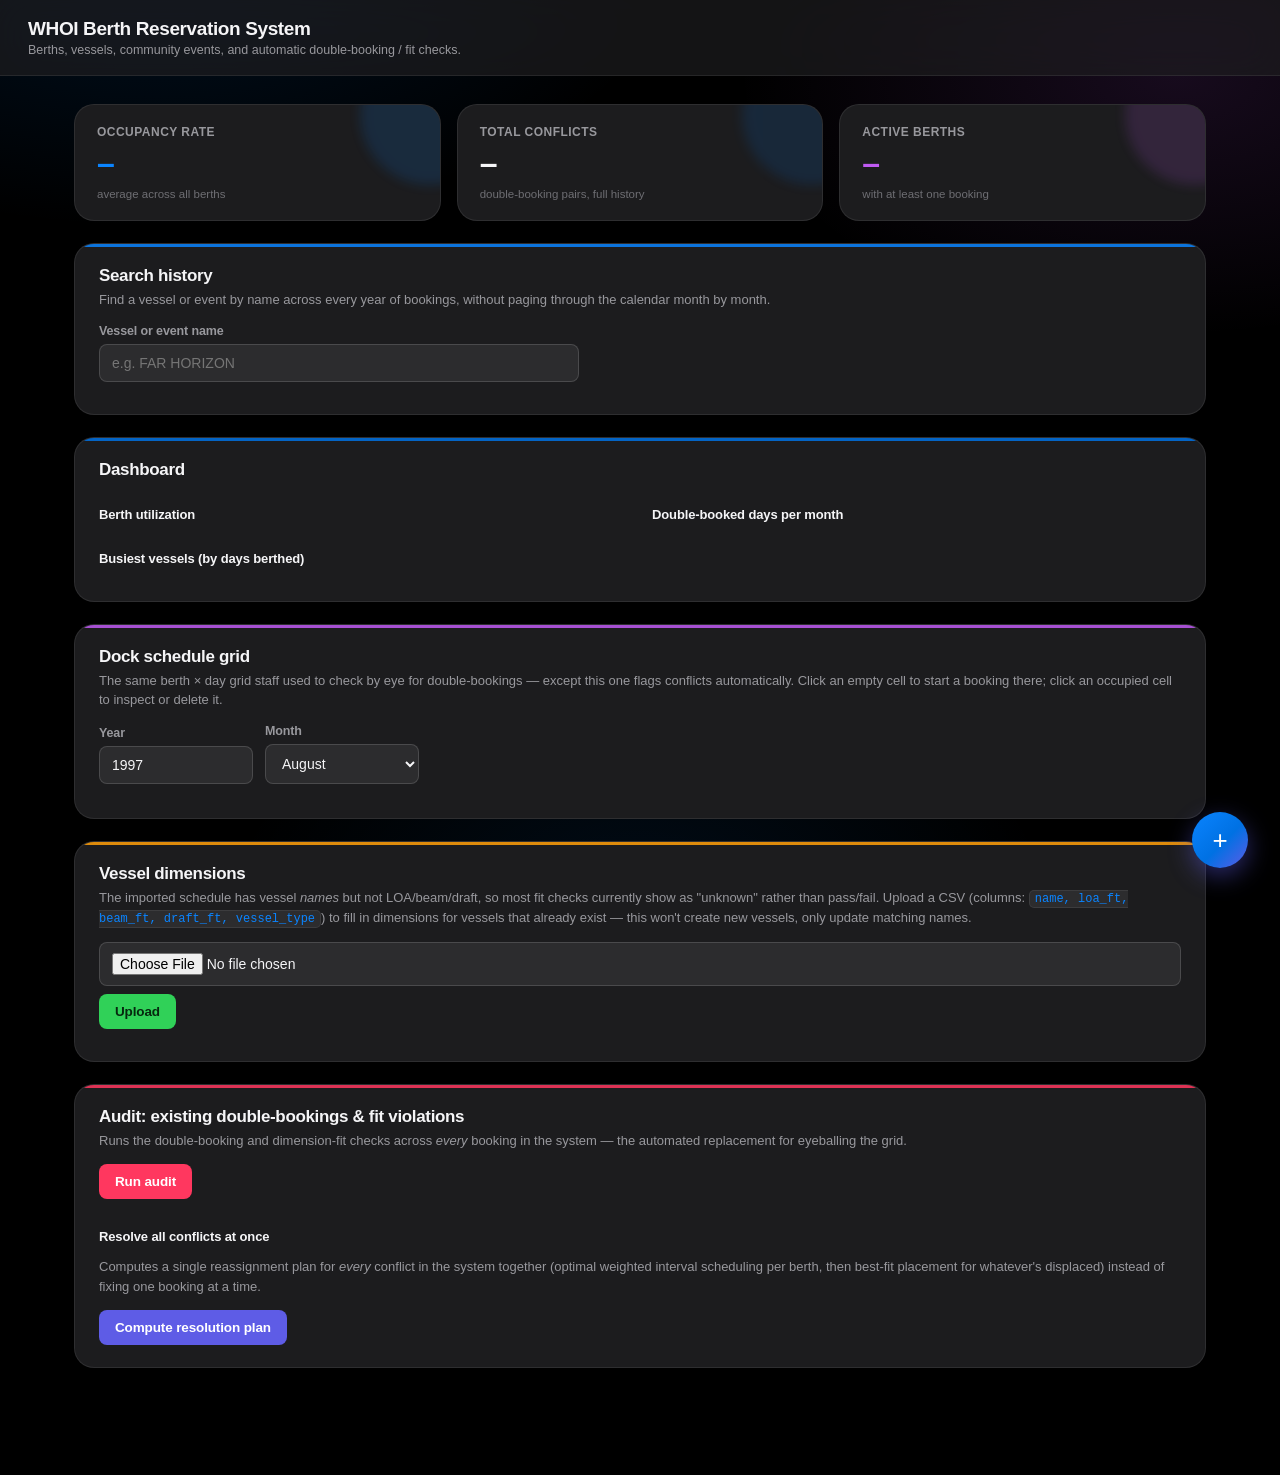
==== commit 70002966: "Bring color back into the dark UI: per-section accents, colored stat glows, gradient FAB The monochr" ====
--- a/static/index.html
+++ b/static/index.html
@@ -13,7 +13,7 @@
 
 <main>
   <section class="stat-row">
-    <div class="stat-card" id="stat-occupancy-card">
+    <div class="stat-card stat-teal" id="stat-occupancy-card">
       <div class="stat-label">Occupancy Rate</div>
       <div class="stat-value" id="stat-occupancy">&ndash;</div>
       <div class="stat-sub">average across all berths</div>
@@ -23,14 +23,14 @@
       <div class="stat-value" id="stat-conflicts">&ndash;</div>
       <div class="stat-sub">double-booking pairs, full history</div>
     </div>
-    <div class="stat-card" id="stat-berths-card">
+    <div class="stat-card stat-purple" id="stat-berths-card">
       <div class="stat-label">Active Berths</div>
       <div class="stat-value" id="stat-berths">&ndash;</div>
       <div class="stat-sub">with at least one booking</div>
     </div>
   </section>
 
-  <section class="card">
+  <section class="card card-teal">
     <h2>Search history</h2>
     <p class="muted-note">Find a vessel or event by name across every year of bookings, without paging
        through the calendar month by month.</p>
@@ -60,7 +60,7 @@
     <div id="top-vessels-table"></div>
   </section>
 
-  <section class="card">
+  <section class="card card-purple">
     <h2>Dock schedule grid</h2>
     <p>The same berth &times; day grid staff used to check by eye for double-bookings &mdash;
        except this one flags conflicts automatically. Click an empty cell to start a
@@ -79,22 +79,22 @@
     <div id="cell-detail"></div>
   </section>
 
-  <section class="card">
+  <section class="card card-amber">
     <h2>Vessel dimensions</h2>
     <p>The imported schedule has vessel <em>names</em> but not LOA/beam/draft, so most fit checks
        currently show as "unknown" rather than pass/fail. Upload a CSV (columns: <code>name,
        loa_ft, beam_ft, draft_ft, vessel_type</code>) to fill in dimensions for vessels that already
        exist &mdash; this won't create new vessels, only update matching names.</p>
     <input type="file" id="vessel-csv-input" accept=".csv" />
-    <button id="upload-vessel-csv" class="secondary" style="margin-top:8px">Upload</button>
+    <button id="upload-vessel-csv" class="btn-green" style="margin-top:8px">Upload</button>
     <div id="vessel-upload-results" style="margin-top:10px"></div>
   </section>
 
-  <section class="card">
+  <section class="card card-pink">
     <h2>Audit: existing double-bookings &amp; fit violations</h2>
     <p>Runs the double-booking and dimension-fit checks across <em>every</em> booking in the system —
        the automated replacement for eyeballing the grid.</p>
-    <button id="run-audit">Run audit</button>
+    <button id="run-audit" class="btn-pink">Run audit</button>
     <div id="audit-summary"></div>
     <div id="audit-results"></div>
 
@@ -102,8 +102,8 @@
     <p>Computes a single reassignment plan for <em>every</em> conflict in the system together
        (optimal weighted interval scheduling per berth, then best-fit placement for whatever's
        displaced) instead of fixing one booking at a time.</p>
-    <button id="compute-plan" class="secondary">Compute resolution plan</button>
-    <button id="apply-plan" style="display:none">Apply plan</button>
+    <button id="compute-plan" class="btn-indigo">Compute resolution plan</button>
+    <button id="apply-plan" class="btn-green" style="display:none">Apply plan</button>
     <div id="resolve-results"></div>
   </section>
 </main>
@@ -165,7 +165,7 @@
       <div>
         <label>Berth</label>
         <select id="berth_id"></select>
-        <button type="button" class="secondary" id="suggest-btn" style="margin-top:8px">Suggest a berth for this vessel/dates</button>
+        <button type="button" class="btn-teal" id="suggest-btn" style="margin-top:8px">Suggest a berth for this vessel/dates</button>
         <div id="suggest-inline-results"></div>
       </div>
 
--- a/static/style.css
+++ b/static/style.css
@@ -10,10 +10,13 @@
   --text-tertiary: #6e6e73;
   --blue: #0071e3;
   --teal: #0a84ff;
+  --cyan: #64d2ff;
   --green: #30d158;
   --red: #ff453a;
   --amber: #ff9f0a;
   --purple: #bf5af2;
+  --indigo: #5e5ce6;
+  --pink: #ff375f;
   --radius-lg: 20px;
   --radius-md: 14px;
   --radius-sm: 8px;
@@ -25,7 +28,12 @@
 body {
   font-family: var(--font);
   margin: 0;
-  background: var(--bg);
+  background:
+    radial-gradient(900px 500px at 12% -8%, rgba(0,113,227,0.16), transparent 60%),
+    radial-gradient(800px 480px at 92% 8%, rgba(191,90,242,0.12), transparent 55%),
+    radial-gradient(700px 520px at 50% 105%, rgba(10,132,255,0.10), transparent 60%),
+    var(--bg);
+  background-attachment: fixed;
   color: var(--text);
   -webkit-font-smoothing: antialiased;
 }
@@ -66,7 +74,21 @@
   border: 1px solid var(--border);
   border-radius: var(--radius-lg);
   padding: 22px 24px;
-}
+  position: relative;
+  overflow: hidden;
+}
+.card::before {
+  content: "";
+  position: absolute; top: 0; left: 0; right: 0; height: 3px;
+  background: var(--accent, var(--blue));
+  opacity: 0.85;
+}
+.card.card-teal { --accent: var(--teal); }
+.card.card-purple { --accent: var(--purple); }
+.card.card-amber { --accent: var(--amber); }
+.card.card-pink { --accent: var(--pink); }
+.card.card-indigo { --accent: var(--indigo); }
+.card.card-green { --accent: var(--green); }
 .card h2 {
   margin: 0 0 4px;
   font-size: 17px;
@@ -96,12 +118,20 @@
   display: flex;
   flex-direction: column;
   gap: 6px;
-}
-.stat-card .stat-label { font-size: 12px; font-weight: 600; color: var(--text-secondary); text-transform: uppercase; letter-spacing: 0.04em; }
-.stat-card .stat-value { font-size: 32px; font-weight: 700; letter-spacing: -0.02em; color: var(--text); }
-.stat-card.stat-good .stat-value { color: var(--green); }
-.stat-card.stat-alert .stat-value { color: var(--red); }
-.stat-card .stat-sub { font-size: 11.5px; color: var(--text-tertiary); }
+  position: relative;
+  overflow: hidden;
+}
+.stat-card::after {
+  content: ""; position: absolute; width: 140px; height: 140px; border-radius: 50%;
+  top: -60px; right: -60px; background: var(--accent, var(--blue)); opacity: 0.14; filter: blur(6px);
+}
+.stat-card.stat-teal { --accent: var(--teal); }
+.stat-card.stat-purple { --accent: var(--purple); }
+.stat-card .stat-label { font-size: 12px; font-weight: 600; color: var(--text-secondary); text-transform: uppercase; letter-spacing: 0.04em; position: relative; }
+.stat-card .stat-value { font-size: 32px; font-weight: 700; letter-spacing: -0.02em; color: var(--accent, var(--text)); position: relative; }
+.stat-card.stat-good { --accent: var(--green); }
+.stat-card.stat-alert { --accent: var(--red); }
+.stat-card .stat-sub { font-size: 11.5px; color: var(--text-tertiary); position: relative; }
 
 /* ---------- Forms ---------- */
 form { display: grid; gap: 14px; }
@@ -136,6 +166,12 @@
 button:active { transform: scale(0.98); }
 button.secondary { background: var(--surface-3); color: var(--text); }
 button.secondary:hover { background: #48484a; opacity: 1; }
+button.btn-teal { background: var(--teal); }
+button.btn-purple { background: var(--purple); }
+button.btn-indigo { background: var(--indigo); }
+button.btn-green { background: var(--green); color: #06280f; }
+button.btn-amber { background: var(--amber); color: #2b1600; }
+button.btn-pink { background: var(--pink); }
 
 /* ---------- Segmented control (Apple-style pill toggle) ---------- */
 .segmented {
@@ -190,9 +226,10 @@
 .fab {
   position: fixed; right: 32px; bottom: 32px; z-index: 40;
   width: 56px; height: 56px; border-radius: 50%;
-  background: var(--blue); color: #fff; font-size: 26px; font-weight: 400;
+  background: linear-gradient(135deg, var(--teal), var(--blue) 55%, var(--indigo));
+  color: #fff; font-size: 26px; font-weight: 400;
   display: flex; align-items: center; justify-content: center;
-  box-shadow: 0 8px 24px rgba(0,113,227,0.45);
+  box-shadow: 0 8px 24px rgba(94,92,230,0.45);
   padding: 0;
 }
 .fab:hover { opacity: 1; transform: scale(1.05); }
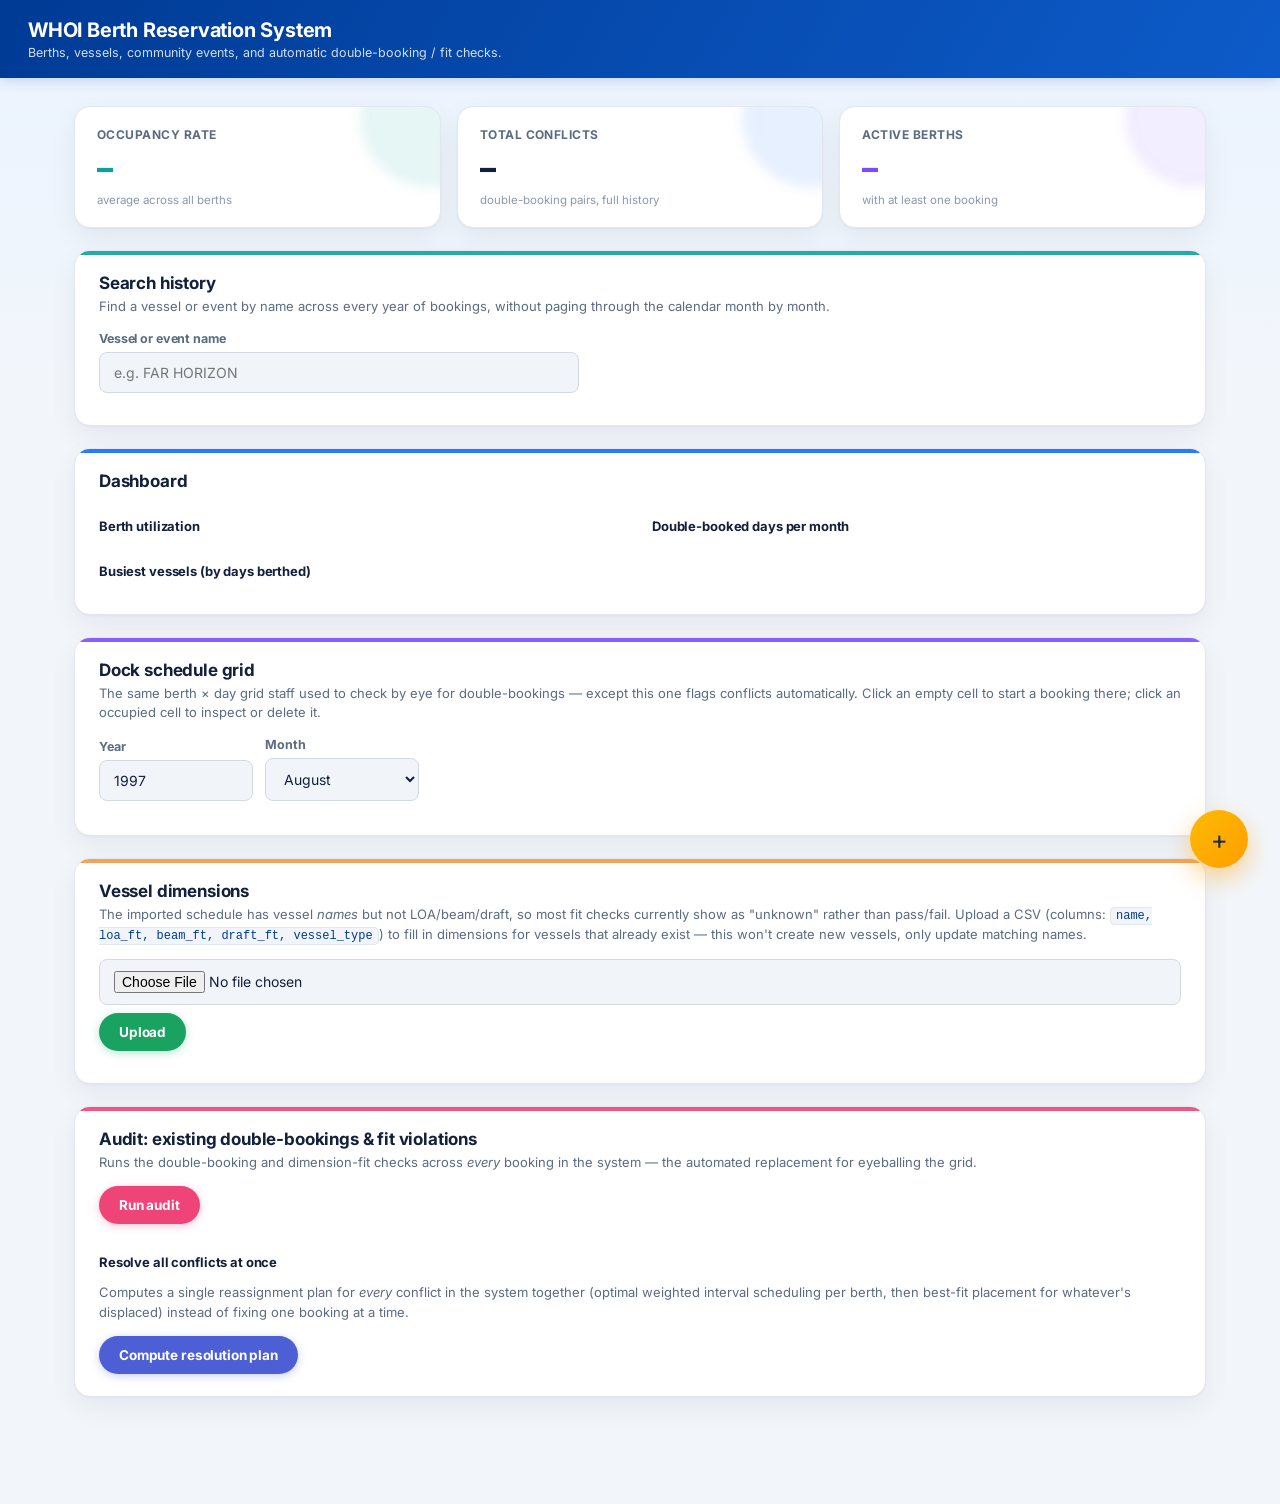
==== commit 5882904a: "Redesign to a light, Expedia-style travel booking theme Swapped the dark Apple-style palette for a w" ====
--- a/static/index.html
+++ b/static/index.html
@@ -3,6 +3,9 @@
 <head>
 <meta charset="UTF-8" />
 <title>WHOI Berth Reservation System</title>
+<link rel="preconnect" href="https://fonts.googleapis.com">
+<link rel="preconnect" href="https://fonts.gstatic.com" crossorigin>
+<link href="https://fonts.googleapis.com/css2?family=Inter:wght@400;500;600;700;800&display=swap" rel="stylesheet">
 <link rel="stylesheet" href="/static/style.css" />
 </head>
 <body>
--- a/static/style.css
+++ b/static/style.css
@@ -1,26 +1,28 @@
 :root {
-  --bg: #000000;
-  --surface: #1c1c1e;
-  --surface-2: #2c2c2e;
-  --surface-3: #3a3a3c;
-  --border: rgba(255,255,255,0.08);
-  --border-strong: rgba(255,255,255,0.14);
-  --text: #f5f5f7;
-  --text-secondary: #98989d;
-  --text-tertiary: #6e6e73;
-  --blue: #0071e3;
-  --teal: #0a84ff;
-  --cyan: #64d2ff;
-  --green: #30d158;
-  --red: #ff453a;
-  --amber: #ff9f0a;
-  --purple: #bf5af2;
-  --indigo: #5e5ce6;
-  --pink: #ff375f;
-  --radius-lg: 20px;
-  --radius-md: 14px;
+  --bg: #f2f6fb;
+  --surface: #ffffff;
+  --surface-2: #f1f4f9;
+  --surface-3: #e6eaf1;
+  --border: #e3e7ee;
+  --border-strong: #d2d9e3;
+  --text: #12203c;
+  --text-secondary: #5b6b82;
+  --text-tertiary: #8b98ac;
+  --blue: #0d6efd;
+  --navy: #003b95;
+  --teal: #0aa39c;
+  --cyan: #17b6d9;
+  --green: #1aa260;
+  --red: #e0393e;
+  --amber: #f2994a;
+  --gold: #febb02;
+  --purple: #7c4dff;
+  --indigo: #4c5fd5;
+  --pink: #ef4477;
+  --radius-lg: 16px;
+  --radius-md: 12px;
   --radius-sm: 8px;
-  --font: -apple-system, BlinkMacSystemFont, "SF Pro Display", "SF Pro Text", "Segoe UI", Roboto, sans-serif;
+  --font: "Inter", -apple-system, BlinkMacSystemFont, "Segoe UI", Roboto, sans-serif;
 }
 
 * { box-sizing: border-box; }
@@ -28,12 +30,7 @@
 body {
   font-family: var(--font);
   margin: 0;
-  background:
-    radial-gradient(900px 500px at 12% -8%, rgba(0,113,227,0.16), transparent 60%),
-    radial-gradient(800px 480px at 92% 8%, rgba(191,90,242,0.12), transparent 55%),
-    radial-gradient(700px 520px at 50% 105%, rgba(10,132,255,0.10), transparent 60%),
-    var(--bg);
-  background-attachment: fixed;
+  background: linear-gradient(180deg, #eaf3ff 0%, #f2f6fb 380px, #f2f6fb 100%);
   color: var(--text);
   -webkit-font-smoothing: antialiased;
 }
@@ -42,23 +39,21 @@
   position: sticky;
   top: 0;
   z-index: 30;
-  background: rgba(28,28,30,0.72);
-  backdrop-filter: blur(20px) saturate(160%);
-  -webkit-backdrop-filter: blur(20px) saturate(160%);
-  border-bottom: 1px solid var(--border);
+  background: linear-gradient(120deg, var(--navy), #0d5bc9);
+  box-shadow: 0 2px 12px rgba(0,59,149,0.18);
   padding: 18px 28px;
 }
 header h1 {
   margin: 0;
-  font-size: 19px;
-  font-weight: 600;
-  letter-spacing: -0.02em;
-  color: var(--text);
+  font-size: 20px;
+  font-weight: 700;
+  letter-spacing: -0.01em;
+  color: #ffffff;
 }
 header p {
   margin: 3px 0 0;
   font-size: 12.5px;
-  color: var(--text-secondary);
+  color: rgba(255,255,255,0.82);
 }
 
 main {
@@ -76,12 +71,13 @@
   padding: 22px 24px;
   position: relative;
   overflow: hidden;
+  box-shadow: 0 1px 2px rgba(16,24,40,0.04), 0 10px 28px rgba(16,24,40,0.06);
 }
 .card::before {
   content: "";
-  position: absolute; top: 0; left: 0; right: 0; height: 3px;
+  position: absolute; top: 0; left: 0; right: 0; height: 4px;
   background: var(--accent, var(--blue));
-  opacity: 0.85;
+  opacity: 0.9;
 }
 .card.card-teal { --accent: var(--teal); }
 .card.card-purple { --accent: var(--purple); }
@@ -92,11 +88,11 @@
 .card h2 {
   margin: 0 0 4px;
   font-size: 17px;
-  font-weight: 600;
-  letter-spacing: -0.02em;
+  font-weight: 700;
+  letter-spacing: -0.01em;
   color: var(--text);
 }
-.card h3 { color: var(--text); font-size: 13px; font-weight: 600; letter-spacing: -0.01em; }
+.card h3 { color: var(--text); font-size: 13px; font-weight: 700; letter-spacing: -0.01em; }
 .card p { color: var(--text-secondary); font-size: 13px; line-height: 1.5; }
 .card > p { margin: 4px 0 14px; }
 code {
@@ -105,7 +101,7 @@
   border-radius: 5px;
   padding: 1px 5px;
   font-size: 12px;
-  color: var(--teal);
+  color: var(--navy);
 }
 
 /* ---------- Key stats row ---------- */
@@ -120,85 +116,88 @@
   gap: 6px;
   position: relative;
   overflow: hidden;
+  box-shadow: 0 1px 2px rgba(16,24,40,0.04), 0 10px 28px rgba(16,24,40,0.06);
 }
 .stat-card::after {
   content: ""; position: absolute; width: 140px; height: 140px; border-radius: 50%;
-  top: -60px; right: -60px; background: var(--accent, var(--blue)); opacity: 0.14; filter: blur(6px);
+  top: -60px; right: -60px; background: var(--accent, var(--blue)); opacity: 0.10; filter: blur(6px);
 }
 .stat-card.stat-teal { --accent: var(--teal); }
 .stat-card.stat-purple { --accent: var(--purple); }
-.stat-card .stat-label { font-size: 12px; font-weight: 600; color: var(--text-secondary); text-transform: uppercase; letter-spacing: 0.04em; position: relative; }
-.stat-card .stat-value { font-size: 32px; font-weight: 700; letter-spacing: -0.02em; color: var(--accent, var(--text)); position: relative; }
+.stat-card .stat-label { font-size: 12px; font-weight: 700; color: var(--text-secondary); text-transform: uppercase; letter-spacing: 0.04em; position: relative; }
+.stat-card .stat-value { font-size: 32px; font-weight: 800; letter-spacing: -0.02em; color: var(--accent, var(--text)); position: relative; }
 .stat-card.stat-good { --accent: var(--green); }
 .stat-card.stat-alert { --accent: var(--red); }
 .stat-card .stat-sub { font-size: 11.5px; color: var(--text-tertiary); position: relative; }
 
 /* ---------- Forms ---------- */
 form { display: grid; gap: 14px; }
-label { font-size: 12.5px; font-weight: 600; color: var(--text-secondary); display: block; margin-bottom: 6px; letter-spacing: -0.01em; }
+label { font-size: 12.5px; font-weight: 700; color: var(--text-secondary); display: block; margin-bottom: 6px; letter-spacing: -0.01em; }
 input, select {
   width: 100%;
-  padding: 10px 12px;
+  padding: 11px 14px;
   border-radius: var(--radius-sm);
-  border: 1px solid var(--border-strong);
+  border: 1.5px solid var(--border-strong);
   background: var(--surface-2);
   color: var(--text);
   font-size: 14px;
   font-family: inherit;
 }
-input:focus, select:focus { outline: none; border-color: var(--blue); box-shadow: 0 0 0 3px rgba(0,113,227,0.28); }
+input:focus, select:focus { outline: none; border-color: var(--blue); background: #fff; box-shadow: 0 0 0 3px rgba(13,110,253,0.16); }
 .row { display: grid; grid-template-columns: 1fr 1fr; gap: 12px; }
 
 button {
-  background: var(--blue);
-  color: #ffffff;
+  background: var(--gold);
+  color: #1a2b49;
   border: none;
-  border-radius: var(--radius-sm);
-  padding: 10px 16px;
+  border-radius: 999px;
+  padding: 11px 20px;
   font-size: 13.5px;
-  font-weight: 600;
+  font-weight: 700;
   font-family: inherit;
   letter-spacing: -0.01em;
   cursor: pointer;
-  transition: opacity 0.15s ease, transform 0.1s ease;
-}
-button:hover { opacity: 0.88; }
+  box-shadow: 0 2px 8px rgba(254,187,2,0.35);
+  transition: filter 0.15s ease, transform 0.1s ease, box-shadow 0.15s ease;
+}
+button:hover { filter: brightness(0.97); transform: translateY(-1px); box-shadow: 0 4px 12px rgba(254,187,2,0.45); }
 button:active { transform: scale(0.98); }
-button.secondary { background: var(--surface-3); color: var(--text); }
-button.secondary:hover { background: #48484a; opacity: 1; }
-button.btn-teal { background: var(--teal); }
-button.btn-purple { background: var(--purple); }
-button.btn-indigo { background: var(--indigo); }
-button.btn-green { background: var(--green); color: #06280f; }
-button.btn-amber { background: var(--amber); color: #2b1600; }
-button.btn-pink { background: var(--pink); }
-
-/* ---------- Segmented control (Apple-style pill toggle) ---------- */
+button.secondary { background: #fff; color: var(--text); border: 1.5px solid var(--border-strong); box-shadow: none; }
+button.secondary:hover { background: var(--surface-2); transform: none; box-shadow: none; }
+button.btn-teal { background: var(--teal); color: #fff; box-shadow: 0 2px 8px rgba(10,163,156,0.3); }
+button.btn-purple { background: var(--purple); color: #fff; box-shadow: 0 2px 8px rgba(124,77,255,0.3); }
+button.btn-indigo { background: var(--indigo); color: #fff; box-shadow: 0 2px 8px rgba(76,95,213,0.3); }
+button.btn-green { background: var(--green); color: #fff; box-shadow: 0 2px 8px rgba(26,162,96,0.3); }
+button.btn-amber { background: var(--amber); color: #fff; box-shadow: 0 2px 8px rgba(242,153,74,0.3); }
+button.btn-pink { background: var(--pink); color: #fff; box-shadow: 0 2px 8px rgba(239,68,119,0.3); }
+
+/* ---------- Segmented control (pill toggle) ---------- */
 .segmented {
   display: inline-flex;
   background: var(--surface-2);
   border: 1px solid var(--border);
-  border-radius: var(--radius-sm);
+  border-radius: 999px;
   padding: 3px;
   gap: 2px;
 }
 .segmented button {
   background: transparent;
   color: var(--text-secondary);
-  padding: 7px 16px;
-  border-radius: 6px;
+  padding: 8px 18px;
+  border-radius: 999px;
   font-size: 13px;
-}
-.segmented button:hover { opacity: 1; background: rgba(255,255,255,0.06); }
-.segmented button.active { background: var(--surface-3); color: var(--text); box-shadow: 0 1px 2px rgba(0,0,0,0.3); }
+  box-shadow: none;
+}
+.segmented button:hover { opacity: 1; background: rgba(13,110,253,0.06); transform: none; box-shadow: none; }
+.segmented button.active { background: #fff; color: var(--navy); box-shadow: 0 1px 4px rgba(16,24,40,0.14); }
 .segmented button:active { transform: none; }
 
 /* ---------- Modal ---------- */
 .modal-backdrop {
   position: fixed; inset: 0; z-index: 100;
-  background: rgba(0,0,0,0.55);
-  backdrop-filter: blur(6px);
-  -webkit-backdrop-filter: blur(6px);
+  background: rgba(15,26,45,0.45);
+  backdrop-filter: blur(4px);
+  -webkit-backdrop-filter: blur(4px);
   display: none;
   align-items: flex-start;
   justify-content: center;
@@ -208,31 +207,33 @@
 .modal-backdrop.open { display: flex; }
 .modal {
   background: var(--surface);
-  border: 1px solid var(--border-strong);
+  border: 1px solid var(--border);
   border-radius: var(--radius-lg);
   padding: 28px 28px 24px;
   width: 100%;
   max-width: 460px;
-  box-shadow: 0 24px 60px rgba(0,0,0,0.5);
+  box-shadow: 0 24px 60px rgba(16,24,40,0.22);
 }
 .modal-head { display: flex; align-items: center; justify-content: space-between; margin-bottom: 18px; }
 .modal-head h2 { margin: 0; }
 .modal-close {
-  background: var(--surface-3); color: var(--text-secondary);
+  background: var(--surface-2); color: var(--text-secondary);
   width: 28px; height: 28px; border-radius: 50%;
   display: flex; align-items: center; justify-content: center;
   font-size: 15px; padding: 0; line-height: 1;
-}
+  border: none; box-shadow: none;
+}
+.modal-close:hover { background: var(--surface-3); transform: none; box-shadow: none; }
 .fab {
   position: fixed; right: 32px; bottom: 32px; z-index: 40;
-  width: 56px; height: 56px; border-radius: 50%;
-  background: linear-gradient(135deg, var(--teal), var(--blue) 55%, var(--indigo));
-  color: #fff; font-size: 26px; font-weight: 400;
+  width: 58px; height: 58px; border-radius: 50%;
+  background: linear-gradient(135deg, var(--gold), #ff9d00);
+  color: #1a2b49; font-size: 26px; font-weight: 400;
   display: flex; align-items: center; justify-content: center;
-  box-shadow: 0 8px 24px rgba(94,92,230,0.45);
+  box-shadow: 0 10px 26px rgba(254,157,0,0.45);
   padding: 0;
 }
-.fab:hover { opacity: 1; transform: scale(1.05); }
+.fab:hover { filter: brightness(1.03); transform: scale(1.06); }
 
 /* ---------- Badges / issues ---------- */
 .badge {
@@ -244,14 +245,14 @@
   letter-spacing: 0.02em;
   text-transform: uppercase;
 }
-.badge.vessel { background: rgba(10,132,255,0.18); color: var(--teal); }
-.badge.event { background: rgba(255,159,10,0.18); color: var(--amber); }
+.badge.vessel { background: rgba(13,110,253,0.12); color: #0d5bc9; }
+.badge.event { background: rgba(242,153,74,0.16); color: #a35b00; }
 
 #form-status { font-size: 13px; }
 .issue { padding: 9px 12px; border-radius: var(--radius-sm); margin-top: 8px; font-size: 13px; border: 1px solid transparent; }
-.issue.error { background: rgba(255,69,58,0.12); color: #ff8079; border-color: rgba(255,69,58,0.3); }
-.issue.warning { background: rgba(255,159,10,0.12); color: #ffb340; border-color: rgba(255,159,10,0.3); }
-.issue.ok { background: rgba(48,209,88,0.12); color: #4fe273; border-color: rgba(48,209,88,0.3); }
+.issue.error { background: #fdecea; color: #c81e24; border-color: #f6c7c9; }
+.issue.warning { background: #fff4e5; color: #a35b00; border-color: #ffdca8; }
+.issue.ok { background: #e8f7ee; color: #137a3d; border-color: #bfe8cf; }
 
 #audit-summary { display: flex; gap: 18px; flex-wrap: wrap; margin: 10px 0; }
 #audit-summary span { font-size: 12.5px; color: var(--text-secondary); }
@@ -266,35 +267,35 @@
   min-width: 24px;
   color: var(--text-secondary);
 }
-.cal-table th { color: var(--text-tertiary); font-weight: 600; }
+.cal-table th { color: var(--text-tertiary); font-weight: 700; }
 .cal-table th.berth-label, .cal-table td.berth-label {
   text-align: left; white-space: nowrap; position: sticky; left: 0;
   background: var(--surface-2); min-width: 150px; color: var(--text);
 }
-.cal-cell { cursor: pointer; position: relative; border-radius: 3px; transition: transform 0.08s ease; }
-.cal-cell.occupied-vessel { background: rgba(10,132,255,0.22); color: #7ec2ff; }
-.cal-cell.occupied-event { background: rgba(255,159,10,0.2); color: #ffc46b; }
+.cal-cell { cursor: pointer; position: relative; border-radius: 5px; transition: transform 0.08s ease; }
+.cal-cell.occupied-vessel { background: #dbeafe; color: #0d4ea6; font-weight: 600; }
+.cal-cell.occupied-event { background: #ffe9c7; color: #8a5300; font-weight: 600; }
 .cal-cell.conflict {
-  background: rgba(255,69,58,0.28) !important;
-  background-image: repeating-linear-gradient(135deg, rgba(255,69,58,0.35) 0 4px, transparent 4px 8px) !important;
-  font-weight: 700; color: #ff8079 !important;
-  box-shadow: 0 0 0 1px var(--red), 0 0 10px rgba(255,69,58,0.55);
+  background: rgba(224,57,62,0.18) !important;
+  background-image: repeating-linear-gradient(135deg, rgba(224,57,62,0.28) 0 4px, transparent 4px 8px) !important;
+  font-weight: 700; color: #b81f24 !important;
+  box-shadow: 0 0 0 1px var(--red), 0 0 8px rgba(224,57,62,0.35);
   animation: conflict-pulse 1.8s ease-in-out infinite;
 }
 @keyframes conflict-pulse {
-  0%, 100% { box-shadow: 0 0 0 1px var(--red), 0 0 6px rgba(255,69,58,0.35); }
-  50% { box-shadow: 0 0 0 1px var(--red), 0 0 14px rgba(255,69,58,0.75); }
+  0%, 100% { box-shadow: 0 0 0 1px var(--red), 0 0 4px rgba(224,57,62,0.25); }
+  50% { box-shadow: 0 0 0 1px var(--red), 0 0 12px rgba(224,57,62,0.55); }
 }
 .cal-cell.cell-priority-elevated { box-shadow: inset 0 0 0 2px var(--purple); }
 .cal-cell.cell-priority-critical { box-shadow: inset 0 0 0 2px var(--red); }
-.cal-cell:hover { transform: scale(1.08); z-index: 2; outline: 1px solid var(--teal); }
+.cal-cell:hover { transform: scale(1.08); z-index: 2; outline: 1.5px solid var(--blue); }
 .cal-legend { font-size: 11.5px; margin-top: 12px; color: var(--text-secondary); }
 .cal-legend span { display: inline-flex; align-items: center; margin-right: 16px; }
 .cal-legend .swatch { width: 11px; height: 11px; display: inline-block; margin-right: 5px; border-radius: 3px; border: 1px solid var(--border-strong); }
 
 .priority-badge { display: inline-block; padding: 2px 8px; border-radius: 999px; font-size: 10.5px; font-weight: 700; margin-left: 8px; }
-.priority-badge.priority-elevated { background: rgba(191,90,242,0.18); color: var(--purple); }
-.priority-badge.priority-critical { background: rgba(255,69,58,0.18); color: #ff8079; }
+.priority-badge.priority-elevated { background: rgba(124,77,255,0.12); color: #6a35e0; }
+.priority-badge.priority-critical { background: rgba(224,57,62,0.12); color: #c81e24; }
 
 /* ---------- Dashboard viz ---------- */
 .dash-grid { display: grid; grid-template-columns: 1fr 1fr; gap: 24px; margin-bottom: 16px; }
@@ -302,9 +303,9 @@
 .viz-root { display: flex; flex-direction: column; gap: 7px; }
 .viz-bar-row { display: flex; align-items: center; gap: 8px; }
 .viz-bar-label { width: 130px; font-size: 12px; color: var(--text-secondary); text-align: right; flex-shrink: 0; }
-.viz-bar-track { flex: 1; height: 14px; background: var(--surface-2); border-radius: 4px; position: relative; }
-.viz-bar-track.track-critical { background: rgba(255,69,58,0.12); }
-.viz-bar-fill { height: 100%; border-radius: 4px; background: var(--teal); min-width: 2px; }
+.viz-bar-track { flex: 1; height: 14px; background: var(--surface-2); border-radius: 999px; position: relative; }
+.viz-bar-track.track-critical { background: rgba(224,57,62,0.08); }
+.viz-bar-fill { height: 100%; border-radius: 999px; background: var(--teal); min-width: 2px; }
 .viz-bar-fill.fill-critical { background: var(--red); }
 .viz-bar-value { width: 60px; font-size: 12px; color: var(--text); font-variant-numeric: tabular-nums; }
 .viz-empty { font-size: 13px; color: var(--text-tertiary); padding: 8px 0; }
@@ -312,12 +313,12 @@
 .simple-table { width: 100%; border-collapse: collapse; font-size: 13px; }
 .simple-table th, .simple-table td { text-align: left; padding: 7px 8px; border-bottom: 1px solid var(--border); color: var(--text-secondary); }
 .simple-table td:first-child { color: var(--text); }
-.simple-table th { color: var(--text-tertiary); font-weight: 600; font-size: 11.5px; text-transform: uppercase; letter-spacing: 0.03em; }
+.simple-table th { color: var(--text-tertiary); font-weight: 700; font-size: 11.5px; text-transform: uppercase; letter-spacing: 0.03em; }
 .simple-table td.num { text-align: right; font-variant-numeric: tabular-nums; }
 
 .plan-move { padding: 8px 12px; border-radius: var(--radius-sm); margin-top: 8px; font-size: 13px; background: var(--surface-2); border: 1px solid var(--border); color: var(--text-secondary); }
 .plan-move strong { color: var(--text); }
-.plan-move.needs-review { background: rgba(255,159,10,0.1); border-color: rgba(255,159,10,0.3); }
+.plan-move.needs-review { background: #fff4e5; border-color: #ffdca8; }
 
 ::-webkit-scrollbar { height: 8px; width: 8px; }
-::-webkit-scrollbar-thumb { background: var(--surface-3); border-radius: 4px; }
+::-webkit-scrollbar-thumb { background: var(--border-strong); border-radius: 4px; }
